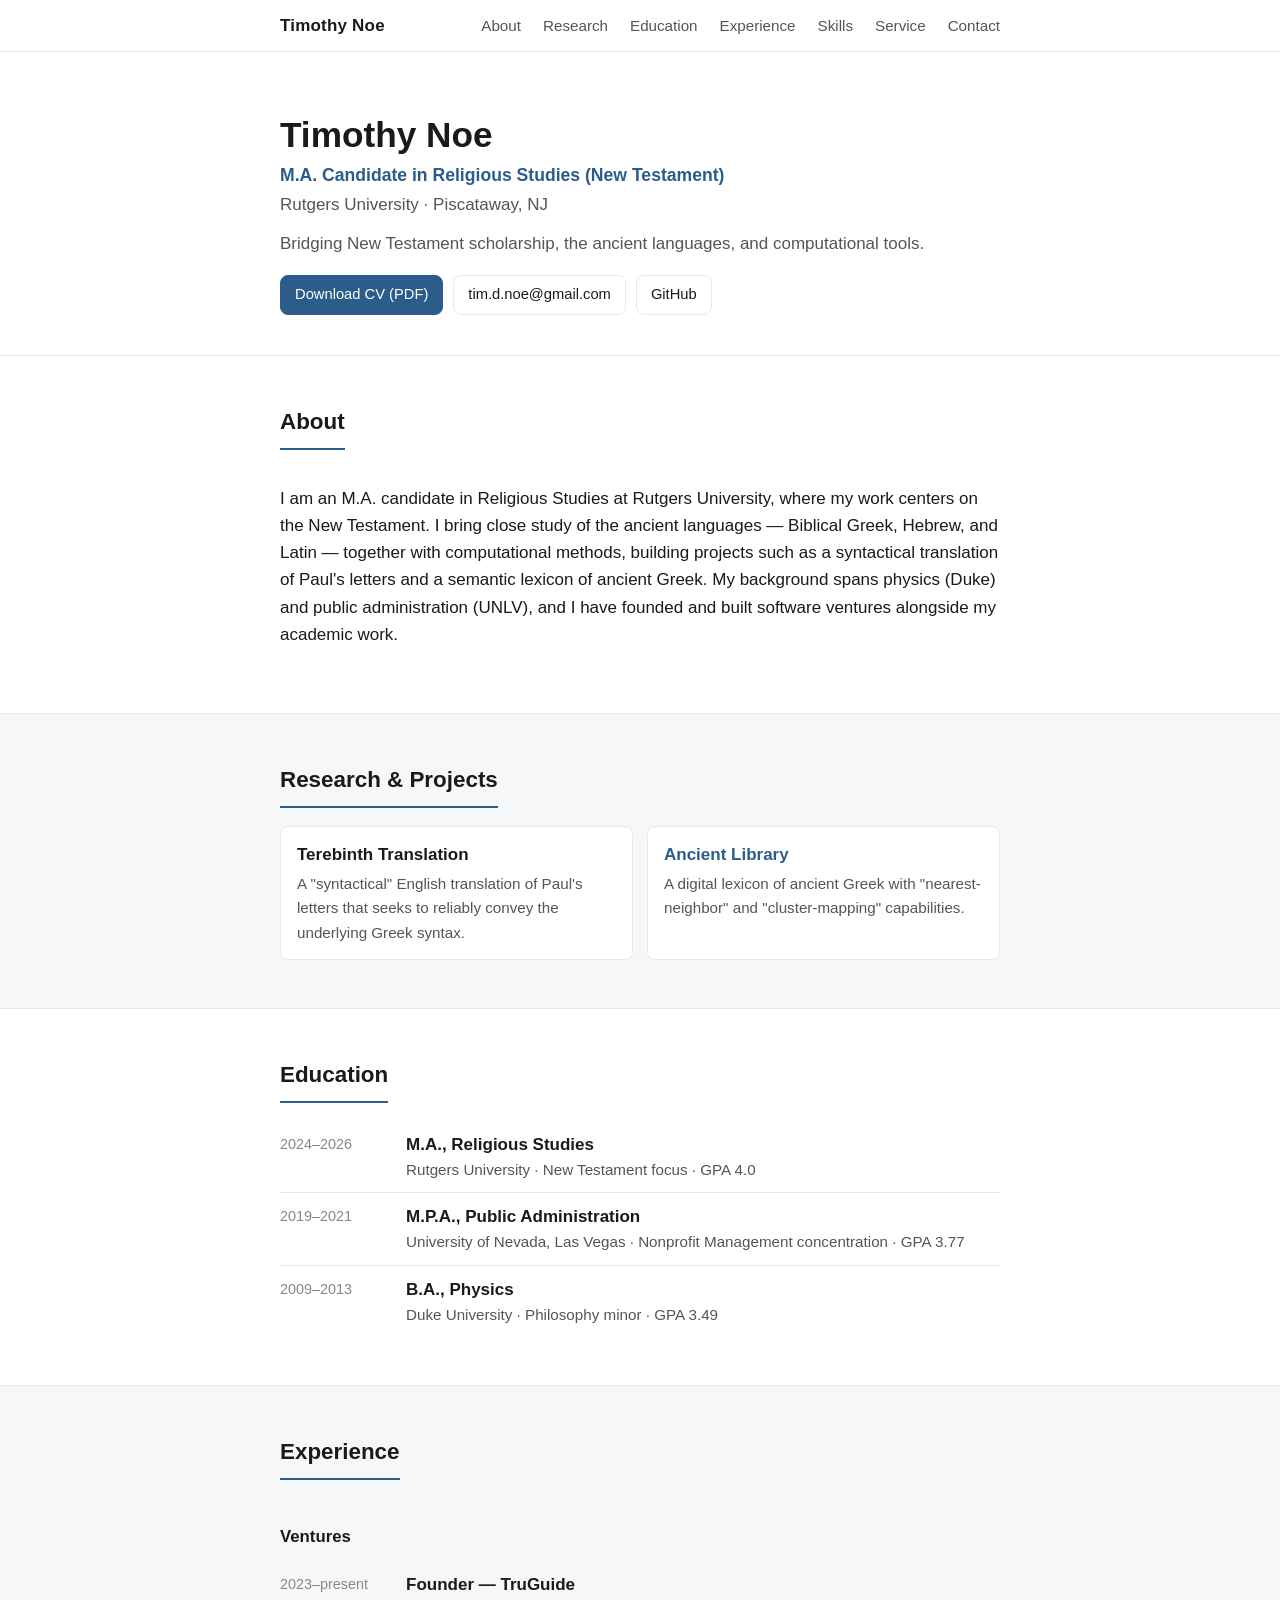
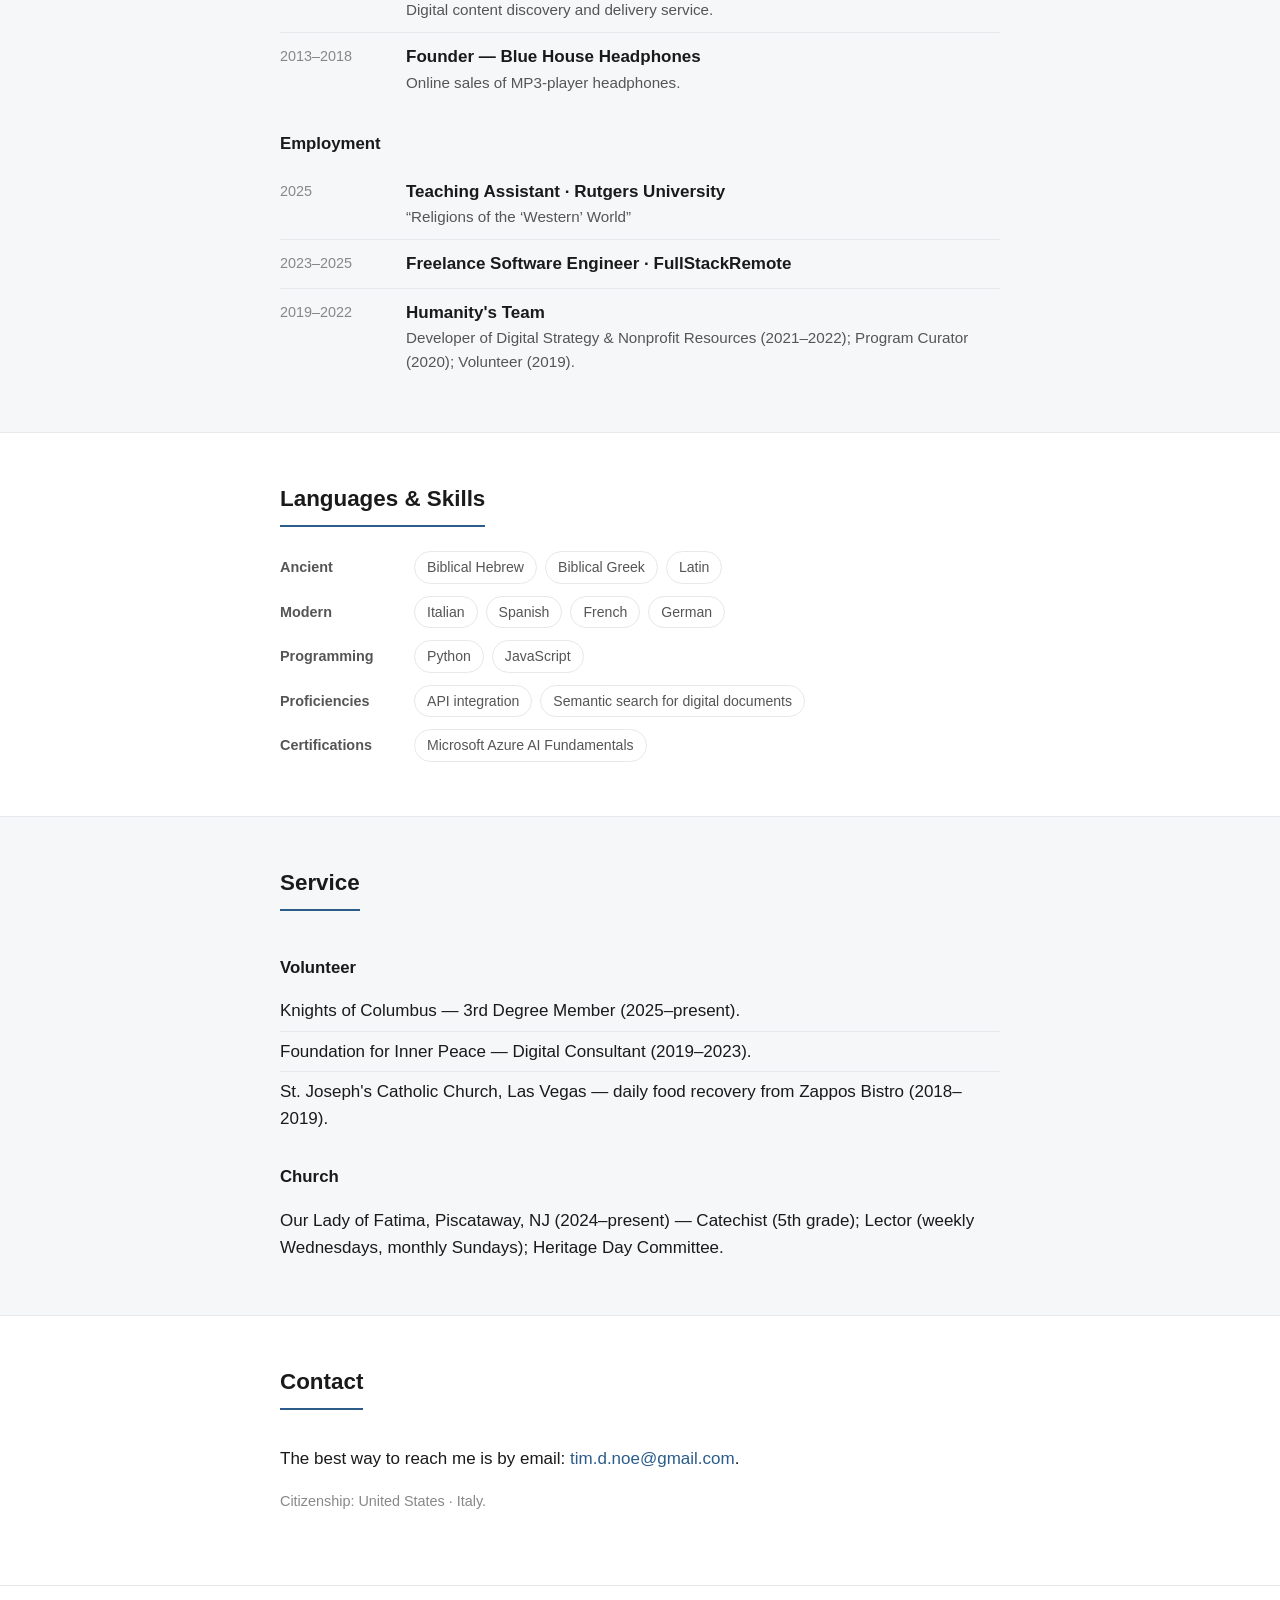
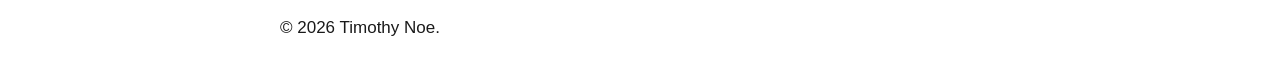
==== index.html @ 219bad4e "Support links in project cards; link Ancient Library Adds optional url (links the project title) and" ====
<!DOCTYPE html>
<html lang="en">
<head>
  <meta charset="utf-8">
  <meta name="viewport" content="width=device-width, initial-scale=1">
  <title>Timothy Noe</title>
  <meta name="description" content="Academic homepage and curriculum vitae of Timothy Noe.">
  <meta property="og:title" content="Timothy Noe">
  <meta property="og:description" content="Academic homepage and curriculum vitae of Timothy Noe.">
  <meta property="og:type" content="website">
  <link rel="stylesheet" href="styles.css" media="screen">
  <link rel="stylesheet" href="print.css" media="print">
</head>
<body>
  <header class="site-header">
    <nav class="nav" aria-label="Primary">
      <a class="nav__brand" href="#top">Timothy&nbsp;Noe</a>
      <button class="nav__toggle" aria-expanded="false" aria-controls="nav-menu" aria-label="Toggle navigation">
        <span></span><span></span><span></span>
      </button>
      <ul class="nav__menu" id="nav-menu">
<li><a href="#about">About</a></li><li><a href="#research">Research</a></li><li><a href="#education">Education</a></li><li><a href="#experience">Experience</a></li><li><a href="#skills">Skills</a></li><li><a href="#service">Service</a></li>        <li><a href="#contact">Contact</a></li>
      </ul>
    </nav>
  </header>

  <main id="top">
    <!-- ============================== HERO ============================== -->
    <section class="hero">
      <div class="container hero__inner">
        <div class="hero__text">
          <h1 class="hero__name">Timothy Noe</h1>
<p class="hero__role">M.A. Candidate in Religious Studies (New Testament)</p><p class="hero__affil">Rutgers University &middot; Piscataway, NJ</p><p class="hero__tagline">Bridging New Testament scholarship, the ancient languages, and computational tools.
</p>          <div class="hero__links">
            <a class="btn btn--primary screen-only" href="assets/CV.pdf">Download CV (PDF)</a>
<a class="btn contact-link" href="mailto:tim.d.noe@gmail.com">tim.d.noe@gmail.com</a><span class="btn contact-link print-only">848-239-0076</span><a class="btn contact-link" href="https://github.com/timdnoe">GitHub</a>          </div>
        </div>
      </div>
    </section>

    <!-- ============================== ABOUT ============================== -->
    <section id="about" class="section">
      <div class="container">
        <h2 class="section__title">About</h2>
        <p>I am an M.A. candidate in Religious Studies at Rutgers University, where my work centers on the New Testament. I bring close study of the ancient languages — Biblical Greek, Hebrew, and Latin — together with computational methods, building projects such as a syntactical translation of Paul's letters and a semantic lexicon of ancient Greek. My background spans physics (Duke) and public administration (UNLV), and I have founded and built software ventures alongside my academic work.
</p>
      </div>
    </section>

    <!-- ====================== RESEARCH & PROJECTS ======================= -->
    <section id="research" class="section section--alt">
      <div class="container">
        <h2 class="section__title">Research &amp; Projects</h2>
        <ul class="cards">
          <li class="card">
            <p class="card__title">Terebinth Translation</p>
<p class="card__desc">A "syntactical" English translation of Paul's letters that seeks to reliably convey the underlying Greek syntax.
</p>          </li>
          <li class="card">
            <p class="card__title"><a href="https://ancientlibrary.org" target="_blank" rel="noopener">Ancient Library</a></p>
<p class="card__desc">A digital lexicon of ancient Greek with "nearest-neighbor" and "cluster-mapping" capabilities.
</p>          </li>
        </ul>
      </div>
    </section>

    <!-- ============================ EDUCATION =========================== -->
    <section id="education" class="section">
      <div class="container">
        <h2 class="section__title">Education</h2>
        <ul class="timeline">
          <li class="timeline__item">
            <span class="timeline__date">2024–2026</span>
            <div>
              <p class="timeline__head">M.A., Religious Studies</p>
              <p class="timeline__sub">Rutgers University &middot; New Testament focus · GPA 4.0</p>
            </div>
          </li>
          <li class="timeline__item">
            <span class="timeline__date">2019–2021</span>
            <div>
              <p class="timeline__head">M.P.A., Public Administration</p>
              <p class="timeline__sub">University of Nevada, Las Vegas &middot; Nonprofit Management concentration · GPA 3.77</p>
            </div>
          </li>
          <li class="timeline__item">
            <span class="timeline__date">2009–2013</span>
            <div>
              <p class="timeline__head">B.A., Physics</p>
              <p class="timeline__sub">Duke University &middot; Philosophy minor · GPA 3.49</p>
            </div>
          </li>
        </ul>
      </div>
    </section>

    <!-- =========================== EXPERIENCE =========================== -->
    <section id="experience" class="section section--alt">
      <div class="container">
        <h2 class="section__title">Experience</h2>

        <h3 class="subhead">Ventures</h3>
        <ul class="timeline">
          <li class="timeline__item">
            <span class="timeline__date">2023–present</span>
            <div>
              <p class="timeline__head">Founder — TruGuide</p>
<p class="timeline__sub">Digital content discovery and delivery service.</p>            </div>
          </li>
          <li class="timeline__item">
            <span class="timeline__date">2013–2018</span>
            <div>
              <p class="timeline__head">Founder — Blue House Headphones</p>
<p class="timeline__sub">Online sales of MP3-player headphones.</p>            </div>
          </li>
        </ul>

        <h3 class="subhead">Employment</h3>
        <ul class="timeline">
          <li class="timeline__item">
            <span class="timeline__date">2025</span>
            <div>
              <p class="timeline__head">Teaching Assistant &middot; Rutgers University</p>
<p class="timeline__sub">“Religions of the ‘Western’ World”</p>            </div>
          </li>
          <li class="timeline__item">
            <span class="timeline__date">2023–2025</span>
            <div>
              <p class="timeline__head">Freelance Software Engineer &middot; FullStackRemote</p>
            </div>
          </li>
          <li class="timeline__item">
            <span class="timeline__date">2019–2022</span>
            <div>
              <p class="timeline__head">Humanity's Team</p>
<p class="timeline__sub">Developer of Digital Strategy & Nonprofit Resources (2021–2022); Program Curator (2020); Volunteer (2019).</p>            </div>
          </li>
        </ul>
      </div>
    </section>

    <!-- ====================== LANGUAGES & SKILLS ======================== -->
    <section id="skills" class="section">
      <div class="container">
        <h2 class="section__title">Languages &amp; Skills</h2>

        <div class="skillrow">
          <span class="skillrow__label">Ancient</span>
          <ul class="tags"><li class="tag">Biblical Hebrew</li><li class="tag">Biblical Greek</li><li class="tag">Latin</li></ul>
        </div>
        <div class="skillrow">
          <span class="skillrow__label">Modern</span>
          <ul class="tags"><li class="tag">Italian</li><li class="tag">Spanish</li><li class="tag">French</li><li class="tag">German</li></ul>
        </div>

        <div class="skillrow">
          <span class="skillrow__label">Programming</span>
          <ul class="tags"><li class="tag">Python</li><li class="tag">JavaScript</li></ul>
        </div>
        <div class="skillrow">
          <span class="skillrow__label">Proficiencies</span>
          <ul class="tags"><li class="tag">API integration</li><li class="tag">Semantic search for digital documents</li></ul>
        </div>
        <div class="skillrow">
          <span class="skillrow__label">Certifications</span>
          <ul class="tags"><li class="tag">Microsoft Azure AI Fundamentals</li></ul>
        </div>
      </div>
    </section>

    <!-- ============================= SERVICE ============================ -->
    <section id="service" class="section section--alt">
      <div class="container">
        <h2 class="section__title">Service</h2>
        <h3 class="subhead">Volunteer</h3>
        <ul class="plain"><li>Knights of Columbus — 3rd Degree Member (2025–present).</li><li>Foundation for Inner Peace — Digital Consultant (2019–2023).</li><li>St. Joseph&#x27;s Catholic Church, Las Vegas — daily food recovery from Zappos Bistro (2018–2019).</li></ul>
        <h3 class="subhead">Church</h3>
        <ul class="plain"><li>Our Lady of Fatima, Piscataway, NJ (2024–present) — Catechist (5th grade); Lector (weekly Wednesdays, monthly Sundays); Heritage Day Committee.</li></ul>
      </div>
    </section>

    <!-- ============================ CONTACT ============================= -->
    <section id="contact" class="section">
      <div class="container">
        <h2 class="section__title">Contact</h2>
        <p>The best way to reach me is by email:
          <a href="mailto:tim.d.noe@gmail.com">tim.d.noe@gmail.com</a>.</p>
<p class="muted">Citizenship: United States · Italy.</p>      </div>
    </section>
  </main>

  <footer class="site-footer">
    <div class="container site-footer__inner">
      <p>&copy; <span id="year">2026</span> Timothy Noe.</p>
    </div>
  </footer>

  <script>
    document.getElementById('year').textContent = new Date().getFullYear();
    (function () {
      var toggle = document.querySelector('.nav__toggle');
      var menu = document.getElementById('nav-menu');
      if (!toggle) return;
      toggle.addEventListener('click', function () {
        var open = menu.classList.toggle('is-open');
        toggle.setAttribute('aria-expanded', String(open));
      });
      menu.addEventListener('click', function (e) {
        if (e.target.tagName === 'A') {
          menu.classList.remove('is-open');
          toggle.setAttribute('aria-expanded', 'false');
        }
      });
    })();
  </script>
</body>
</html>
---- styles.css ----
/* ============================================================
   Timothy Noe — academic homepage
   Hand-built, dependency-free. Edit freely.
   ============================================================ */

:root {
  --ink: #1a1a1a;
  --ink-soft: #555;
  --muted: #888;
  --bg: #ffffff;
  --bg-alt: #f6f7f9;
  --line: #e6e8eb;
  --accent: #2b5c8a;
  --accent-dark: #1f4567;
  --maxw: 760px;
  --radius: 8px;
}

* { box-sizing: border-box; }

html { scroll-behavior: smooth; }

body {
  margin: 0;
  color: var(--ink);
  background: var(--bg);
  font-family: -apple-system, BlinkMacSystemFont, "Segoe UI", Roboto, Helvetica,
    Arial, sans-serif, "Apple Color Emoji", "Segoe UI Emoji";
  font-size: 17px;
  line-height: 1.6;
  -webkit-font-smoothing: antialiased;
}

a { color: var(--accent); text-decoration: none; }
a:hover { text-decoration: underline; }

.container {
  width: 100%;
  max-width: var(--maxw);
  margin: 0 auto;
  padding: 0 20px;
}

/* ----------------------------- Nav ----------------------------- */
.site-header {
  position: sticky;
  top: 0;
  z-index: 50;
  background: rgba(255, 255, 255, 0.92);
  backdrop-filter: saturate(180%) blur(8px);
  border-bottom: 1px solid var(--line);
}
.nav {
  max-width: var(--maxw);
  margin: 0 auto;
  padding: 12px 20px;
  display: flex;
  align-items: center;
  justify-content: space-between;
}
.nav__brand {
  font-weight: 700;
  color: var(--ink);
  letter-spacing: 0.2px;
}
.nav__brand:hover { text-decoration: none; }
.nav__menu {
  list-style: none;
  display: flex;
  gap: 22px;
  margin: 0;
  padding: 0;
}
.nav__menu a { color: var(--ink-soft); font-size: 0.95rem; }
.nav__menu a:hover { color: var(--accent); text-decoration: none; }

.nav__toggle {
  display: none;
  flex-direction: column;
  gap: 5px;
  background: none;
  border: 0;
  cursor: pointer;
  padding: 6px;
}
.nav__toggle span {
  display: block;
  width: 22px;
  height: 2px;
  background: var(--ink);
}

/* ----------------------------- Hero ---------------------------- */
.hero {
  padding: 64px 0 40px;
  border-bottom: 1px solid var(--line);
}
.hero__inner {
  display: flex;
  gap: 28px;
  align-items: center;
}
.hero__photo {
  width: 120px;
  height: 120px;
  border-radius: 50%;
  object-fit: cover;
  flex: 0 0 auto;
}
.hero__name {
  font-size: 2.2rem;
  line-height: 1.1;
  margin: 0 0 6px;
}
.hero__role {
  font-size: 1.1rem;
  font-weight: 600;
  color: var(--accent);
  margin: 0 0 2px;
}
.hero__affil { color: var(--ink-soft); margin: 0 0 12px; }
.hero__tagline { margin: 0 0 18px; color: var(--ink-soft); }
.hero__links { display: flex; flex-wrap: wrap; gap: 10px; }

/* ---------------------------- Buttons -------------------------- */
.btn {
  display: inline-block;
  padding: 7px 14px;
  border: 1px solid var(--line);
  border-radius: var(--radius);
  color: var(--ink);
  font-size: 0.92rem;
  background: #fff;
}
.btn:hover { border-color: var(--accent); color: var(--accent); text-decoration: none; }
.btn--primary {
  background: var(--accent);
  border-color: var(--accent);
  color: #fff;
}
.btn--primary:hover { background: var(--accent-dark); border-color: var(--accent-dark); color: #fff; }

/* --------------------------- Sections -------------------------- */
.section { padding: 48px 0; }
.section--alt { background: var(--bg-alt); border-top: 1px solid var(--line); border-bottom: 1px solid var(--line); }
.section__title {
  font-size: 1.4rem;
  margin: 0 0 18px;
  padding-bottom: 8px;
  border-bottom: 2px solid var(--accent);
  display: inline-block;
}
.subhead {
  font-size: 1.05rem;
  margin: 26px 0 10px;
  color: var(--ink);
}
.muted { color: var(--muted); font-size: 0.9rem; }
.prose p { margin: 0.6em 0; }

/* ----------------------------- Tags ---------------------------- */
.tags { list-style: none; display: flex; flex-wrap: wrap; gap: 8px; padding: 0; margin: 0 0 18px; }
.tag {
  background: #fff;
  border: 1px solid var(--line);
  border-radius: 999px;
  padding: 4px 12px;
  font-size: 0.88rem;
  color: var(--ink-soft);
}

/* --------------------------- Cards ----------------------------- */
.print-only { display: none; }
.cards { list-style: none; padding: 0; margin: 0; display: grid; gap: 14px; }
@media (min-width: 560px) { .cards { grid-template-columns: 1fr 1fr; } }
.card {
  background: #fff;
  border: 1px solid var(--line);
  border-radius: var(--radius);
  padding: 14px 16px;
}
.card__title { font-weight: 600; margin: 0 0 4px; }
.card__desc { margin: 0; color: var(--ink-soft); font-size: 0.95rem; }
.card__links { margin: 6px 0 0; font-size: 0.88rem; }

/* ------------------------- Skill rows -------------------------- */
.skillrow { display: flex; gap: 14px; align-items: baseline; padding: 6px 0; }
.skillrow__label {
  flex: 0 0 120px;
  font-weight: 600;
  font-size: 0.9rem;
  color: var(--ink-soft);
}
.skillrow .tags { margin: 0; }

/* ------------------------- Publications ------------------------ */
.pub-list { padding-left: 1.2em; margin: 0; }
.pub { margin: 0 0 18px; }
.pub__title { font-weight: 600; margin: 0 0 2px; }
.pub__meta { margin: 0 0 2px; color: var(--ink-soft); font-size: 0.95rem; }
.pub__links { margin: 0; font-size: 0.88rem; }

/* -------------------------- Timeline --------------------------- */
.timeline, .plain { list-style: none; padding: 0; margin: 0; }
.timeline__item {
  display: flex;
  gap: 16px;
  padding: 10px 0;
  border-bottom: 1px solid var(--line);
}
.timeline__item:last-child { border-bottom: 0; }
.timeline__date {
  flex: 0 0 110px;
  color: var(--muted);
  font-size: 0.9rem;
  padding-top: 2px;
}
.timeline__head { font-weight: 600; margin: 0; }
.timeline__sub { color: var(--ink-soft); margin: 0; font-size: 0.95rem; }
.plain li { padding: 6px 0; border-bottom: 1px solid var(--line); }
.plain li:last-child { border-bottom: 0; }

/* ---------------------------- Footer --------------------------- */
.site-footer {
  border-top: 1px solid var(--line);
  padding: 28px 0;
  margin-top: 10px;
}
.site-footer__inner {
  display: flex;
  flex-wrap: wrap;
  justify-content: space-between;
  gap: 8px;
}
.site-footer p { margin: 0; }

/* -------------------------- Responsive ------------------------- */
@media (max-width: 620px) {
  .nav__toggle { display: flex; }
  .nav__menu {
    position: absolute;
    top: 100%;
    left: 0;
    right: 0;
    flex-direction: column;
    gap: 0;
    background: #fff;
    border-bottom: 1px solid var(--line);
    padding: 8px 20px 14px;
    display: none;
  }
  .nav__menu.is-open { display: flex; }
  .nav__menu li { padding: 8px 0; }
  .hero__inner { flex-direction: column; text-align: center; align-items: center; }
  .hero__links { justify-content: center; }
  .timeline__item { flex-direction: column; gap: 2px; }
  .timeline__date { flex-basis: auto; }
  .skillrow { flex-direction: column; gap: 4px; }
  .skillrow__label { flex-basis: auto; }
}
---- print.css ----
/* ============================================================
   print.css — governs the PDF (assets/CV.pdf) and browser printing.
   Self-contained: styles.css is screen-only, so the PDF is styled
   entirely from here. Edit cv.yml for content; tweak here for look.
   ============================================================ */

@page {
  size: Letter;            /* change to A4 if you prefer */
  margin: 0.7in 0.8in;
  @bottom-right {
    content: counter(page) " / " counter(pages);
    font-family: Georgia, "Times New Roman", serif;
    font-size: 8pt;
    color: #888;
  }
}

* { box-sizing: border-box; }

body {
  margin: 0;
  color: #111;
  background: #fff;
  font-family: Georgia, "Times New Roman", serif;
  font-size: 10.5pt;
  line-height: 1.4;
}

a { color: #1a3a5a; text-decoration: none; }

/* ---- hide the website chrome that has no place in a PDF ---- */
.site-header,
.nav__toggle,
.screen-only,
.hero__photo { display: none !important; }

.container { width: 100%; max-width: none; padding: 0; margin: 0; }

/* ----------------------------- header ----------------------------- */
.hero { padding: 0 0 6pt; border-bottom: 1.5pt solid #333; margin-bottom: 10pt; }
.hero__inner { display: block; }
.hero__name { font-size: 22pt; margin: 0 0 2pt; letter-spacing: 0.2pt; }
.hero__role { font-size: 11.5pt; font-weight: bold; margin: 0 0 1pt; color: #222; }
.hero__affil { margin: 0 0 3pt; color: #333; }
.hero__tagline { margin: 0 0 5pt; color: #444; font-style: italic; }

/* contact line: render the link "buttons" as plain inline text */
.hero__links { display: block; font-size: 9.5pt; color: #333; }
.hero__links .btn {
  display: inline;
  border: 0;
  padding: 0;
  background: none;
  color: #1a3a5a;
  white-space: nowrap;
}
.hero__links .contact-link + .contact-link::before { content: "  ·  "; color: #999; }

/* ---------------------------- sections ---------------------------- */
.section { padding: 0; margin: 0 0 11pt; }
.section--alt { background: none; border: 0; }
.section__title {
  font-size: 12pt;
  font-variant: small-caps;
  letter-spacing: 0.5pt;
  font-weight: bold;
  margin: 0 0 5pt;
  padding: 0 0 2pt;
  border-bottom: 0.75pt solid #bbb;
  page-break-after: avoid;
}
.subhead {
  font-size: 10.5pt;
  font-weight: bold;
  margin: 7pt 0 3pt;
  page-break-after: avoid;
}
p { margin: 0 0 4pt; }
.muted { color: #666; }

/* tags become a comma-free inline run */
.tags { list-style: none; padding: 0; margin: 0; display: inline; }
.tags .tag {
  display: inline;
  border: 0;
  padding: 0;
  background: none;
  font-size: 10.5pt;
}
.tags .tag + .tag::before { content: " · "; color: #999; }

/* project cards become a tight list in print */
.cards { list-style: none; padding: 0; margin: 0; }
.card { border: 0; padding: 0; margin: 0 0 5pt; page-break-inside: avoid; }
.card__title { font-weight: bold; margin: 0; }
.card__desc { margin: 0; color: #333; }
.card__links { margin: 0; font-size: 8.5pt; }

/* language / skill rows: inline label + values */
.skillrow { display: block; padding: 1pt 0; page-break-inside: avoid; }
.skillrow__label { font-weight: bold; }
.skillrow__label::after { content: ": "; }

/* publications */
.pub-list { padding-left: 16pt; margin: 0; }
.pub { margin: 0 0 6pt; page-break-inside: avoid; }
.pub__title { font-weight: bold; margin: 0; }
.pub__meta { margin: 0; color: #333; }
.pub__links { margin: 0; font-size: 8.5pt; }

/* timelines (education / appointments) */
.timeline, .plain { list-style: none; padding: 0; margin: 0; }
.timeline__item { display: flex; gap: 12pt; padding: 2pt 0; page-break-inside: avoid; }
.timeline__date { flex: 0 0 88pt; color: #555; font-size: 9.5pt; }
.timeline__head { font-weight: bold; margin: 0; }
.timeline__sub { color: #333; margin: 0; }
.plain li { padding: 1.5pt 0; page-break-inside: avoid; }

/* footer: keep only the copyright line, drop nav/testament link */
.site-footer { border-top: 0.5pt solid #ccc; margin-top: 10pt; padding-top: 4pt; }
.site-footer__inner { display: block; }
.site-footer p { font-size: 8.5pt; color: #777; margin: 0; }
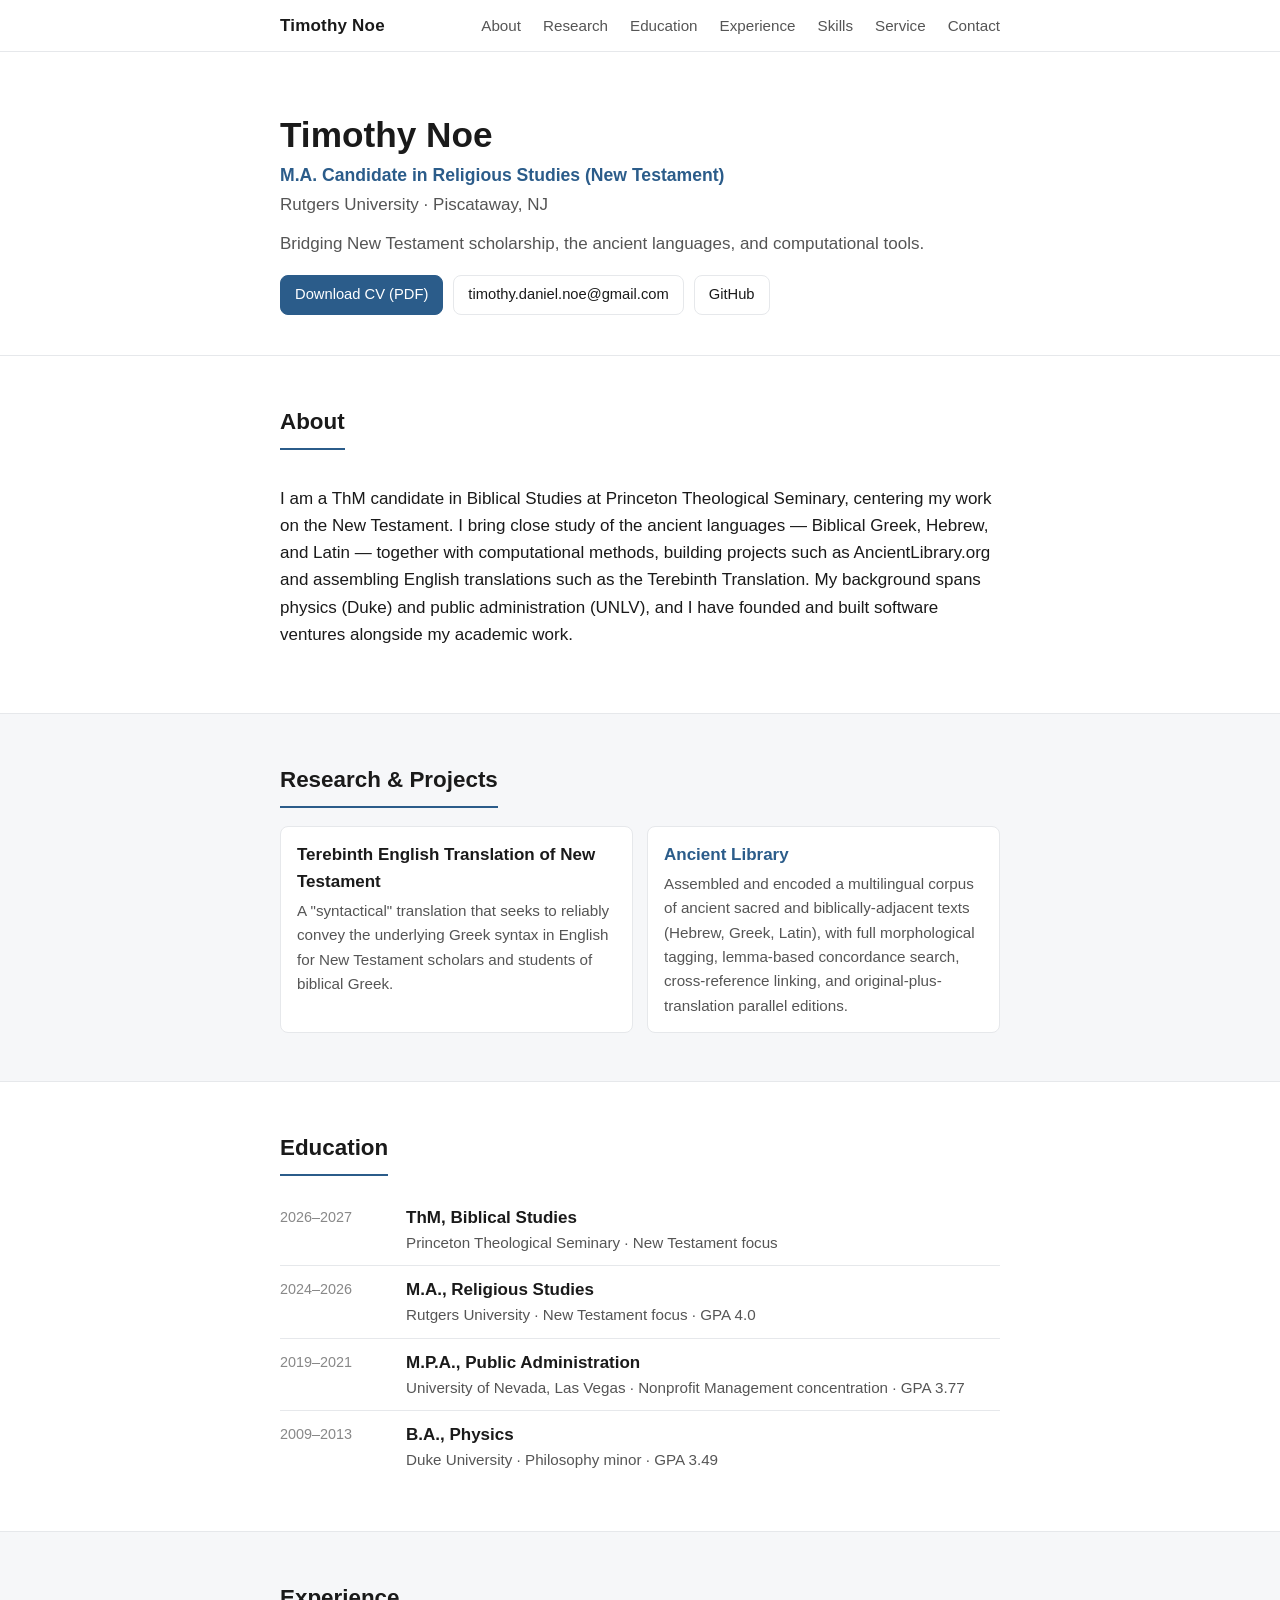
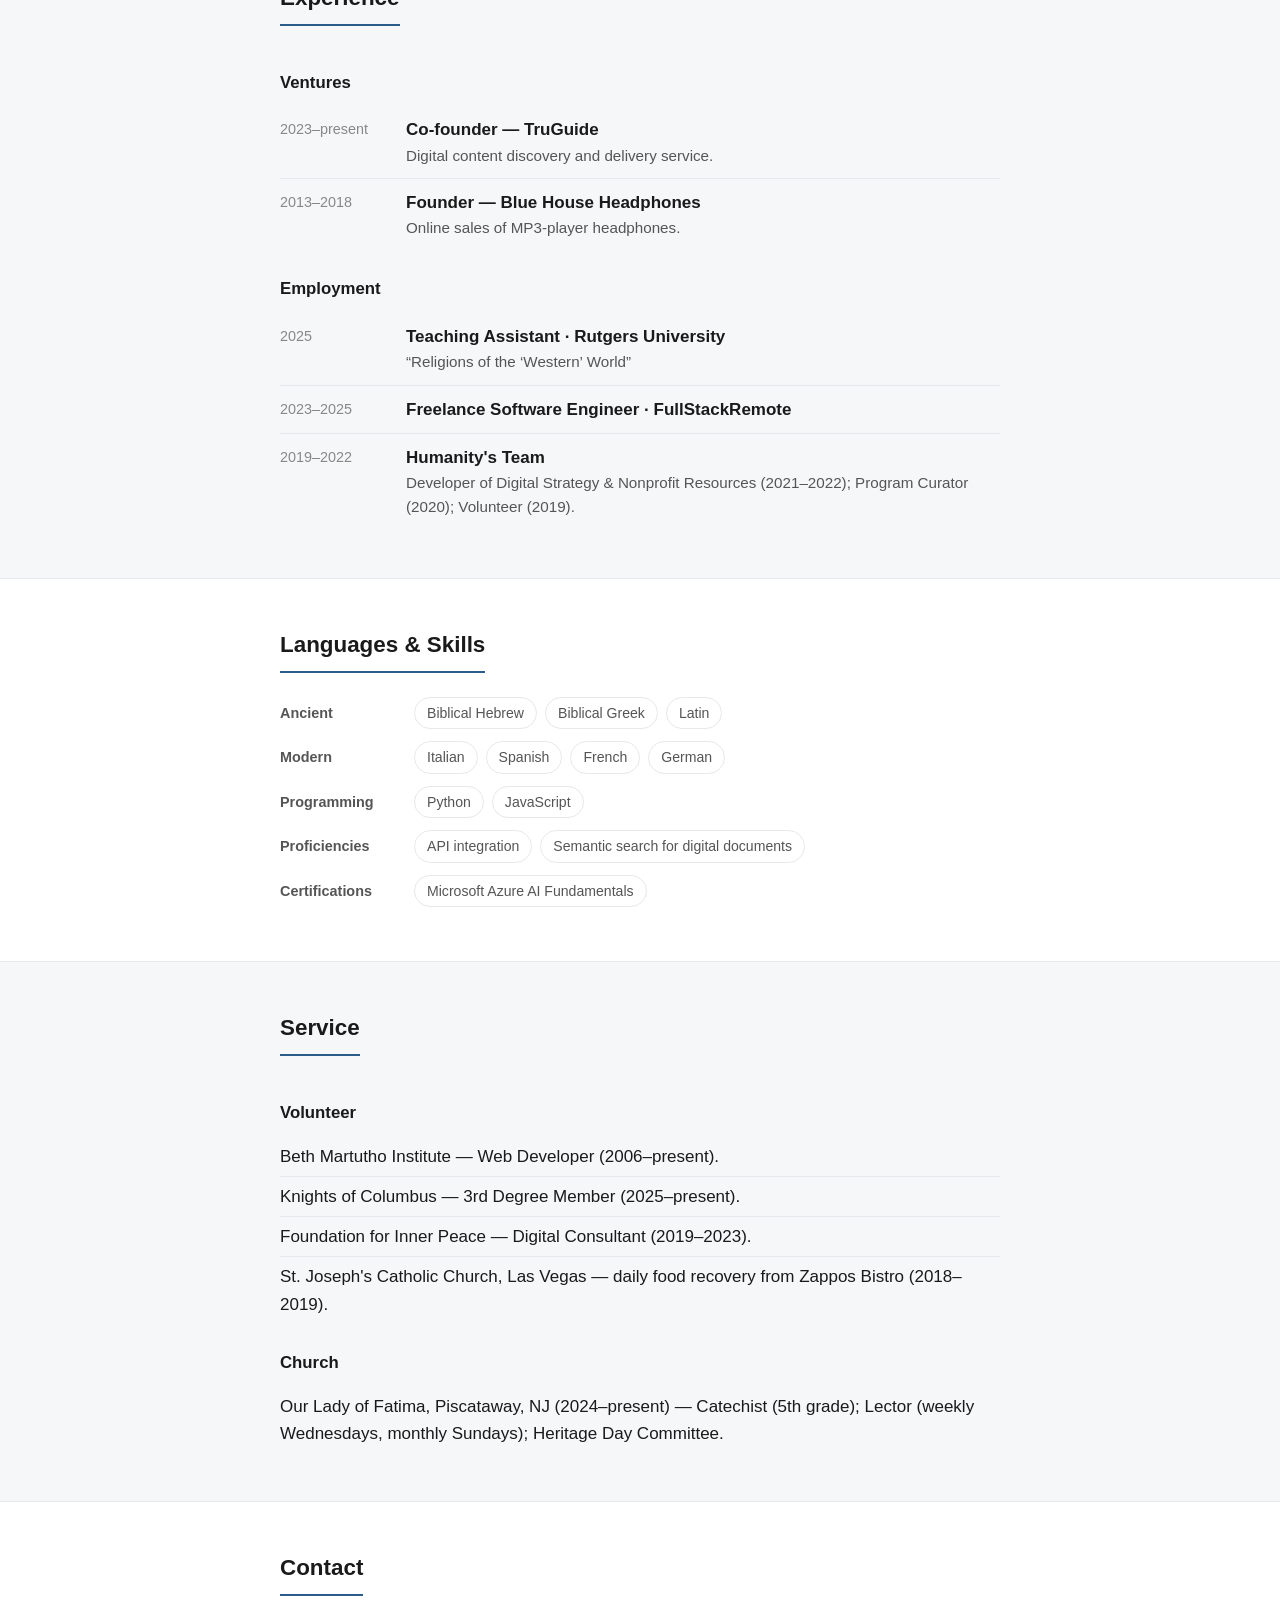
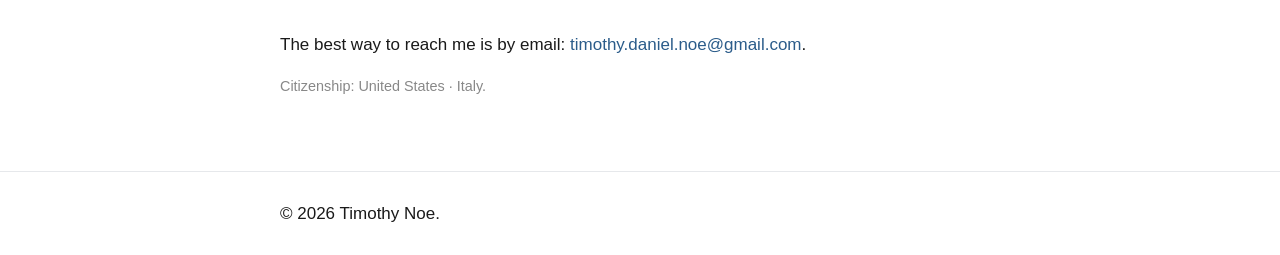
==== commit 9e0ad854: "Merge content edits with project-link feature Incorporates updated email, Princeton ThM summary/educ" ====
--- a/index.html
+++ b/index.html
@@ -33,7 +33,7 @@
 <p class="hero__role">M.A. Candidate in Religious Studies (New Testament)</p><p class="hero__affil">Rutgers University &middot; Piscataway, NJ</p><p class="hero__tagline">Bridging New Testament scholarship, the ancient languages, and computational tools.
 </p>          <div class="hero__links">
             <a class="btn btn--primary screen-only" href="assets/CV.pdf">Download CV (PDF)</a>
-<a class="btn contact-link" href="mailto:tim.d.noe@gmail.com">tim.d.noe@gmail.com</a><span class="btn contact-link print-only">848-239-0076</span><a class="btn contact-link" href="https://github.com/timdnoe">GitHub</a>          </div>
+<a class="btn contact-link" href="mailto:timothy.daniel.noe@gmail.com">timothy.daniel.noe@gmail.com</a><span class="btn contact-link print-only">848-239-0076</span><a class="btn contact-link" href="https://github.com/timdnoe">GitHub</a>          </div>
         </div>
       </div>
     </section>
@@ -42,7 +42,7 @@
     <section id="about" class="section">
       <div class="container">
         <h2 class="section__title">About</h2>
-        <p>I am an M.A. candidate in Religious Studies at Rutgers University, where my work centers on the New Testament. I bring close study of the ancient languages — Biblical Greek, Hebrew, and Latin — together with computational methods, building projects such as a syntactical translation of Paul's letters and a semantic lexicon of ancient Greek. My background spans physics (Duke) and public administration (UNLV), and I have founded and built software ventures alongside my academic work.
+        <p>I am a ThM candidate in Biblical Studies at Princeton Theological Seminary, centering my work on the New Testament. I bring close study of the ancient languages — Biblical Greek, Hebrew, and Latin — together with computational methods, building projects such as AncientLibrary.org and assembling English translations such as the Terebinth Translation. My background spans physics (Duke) and public administration (UNLV), and I have founded and built software ventures alongside my academic work.
 </p>
       </div>
     </section>
@@ -53,12 +53,12 @@
         <h2 class="section__title">Research &amp; Projects</h2>
         <ul class="cards">
           <li class="card">
-            <p class="card__title">Terebinth Translation</p>
-<p class="card__desc">A "syntactical" English translation of Paul's letters that seeks to reliably convey the underlying Greek syntax.
+            <p class="card__title">Terebinth English Translation of New Testament</p>
+<p class="card__desc">A "syntactical" translation that seeks to reliably convey the underlying Greek syntax in English for New Testament scholars and students of biblical Greek.
 </p>          </li>
           <li class="card">
             <p class="card__title"><a href="https://ancientlibrary.org" target="_blank" rel="noopener">Ancient Library</a></p>
-<p class="card__desc">A digital lexicon of ancient Greek with "nearest-neighbor" and "cluster-mapping" capabilities.
+<p class="card__desc">Assembled and encoded a multilingual corpus of ancient sacred and biblically-adjacent texts (Hebrew, Greek, Latin), with full morphological tagging, lemma-based concordance search, cross-reference linking, and original-plus-translation parallel editions.
 </p>          </li>
         </ul>
       </div>
@@ -70,6 +70,13 @@
         <h2 class="section__title">Education</h2>
         <ul class="timeline">
           <li class="timeline__item">
+            <span class="timeline__date">2026–2027</span>
+            <div>
+              <p class="timeline__head">ThM, Biblical Studies</p>
+              <p class="timeline__sub">Princeton Theological Seminary &middot; New Testament focus</p>
+            </div>
+          </li>
+          <li class="timeline__item">
             <span class="timeline__date">2024–2026</span>
             <div>
               <p class="timeline__head">M.A., Religious Studies</p>
@@ -104,7 +111,7 @@
           <li class="timeline__item">
             <span class="timeline__date">2023–present</span>
             <div>
-              <p class="timeline__head">Founder — TruGuide</p>
+              <p class="timeline__head">Co-founder — TruGuide</p>
 <p class="timeline__sub">Digital content discovery and delivery service.</p>            </div>
           </li>
           <li class="timeline__item">
@@ -173,7 +180,7 @@
       <div class="container">
         <h2 class="section__title">Service</h2>
         <h3 class="subhead">Volunteer</h3>
-        <ul class="plain"><li>Knights of Columbus — 3rd Degree Member (2025–present).</li><li>Foundation for Inner Peace — Digital Consultant (2019–2023).</li><li>St. Joseph&#x27;s Catholic Church, Las Vegas — daily food recovery from Zappos Bistro (2018–2019).</li></ul>
+        <ul class="plain"><li>Beth Martutho Institute — Web Developer (2006–present).</li><li>Knights of Columbus — 3rd Degree Member (2025–present).</li><li>Foundation for Inner Peace — Digital Consultant (2019–2023).</li><li>St. Joseph&#x27;s Catholic Church, Las Vegas — daily food recovery from Zappos Bistro (2018–2019).</li></ul>
         <h3 class="subhead">Church</h3>
         <ul class="plain"><li>Our Lady of Fatima, Piscataway, NJ (2024–present) — Catechist (5th grade); Lector (weekly Wednesdays, monthly Sundays); Heritage Day Committee.</li></ul>
       </div>
@@ -184,7 +191,7 @@
       <div class="container">
         <h2 class="section__title">Contact</h2>
         <p>The best way to reach me is by email:
-          <a href="mailto:tim.d.noe@gmail.com">tim.d.noe@gmail.com</a>.</p>
+          <a href="mailto:timothy.daniel.noe@gmail.com">timothy.daniel.noe@gmail.com</a>.</p>
 <p class="muted">Citizenship: United States · Italy.</p>      </div>
     </section>
   </main>
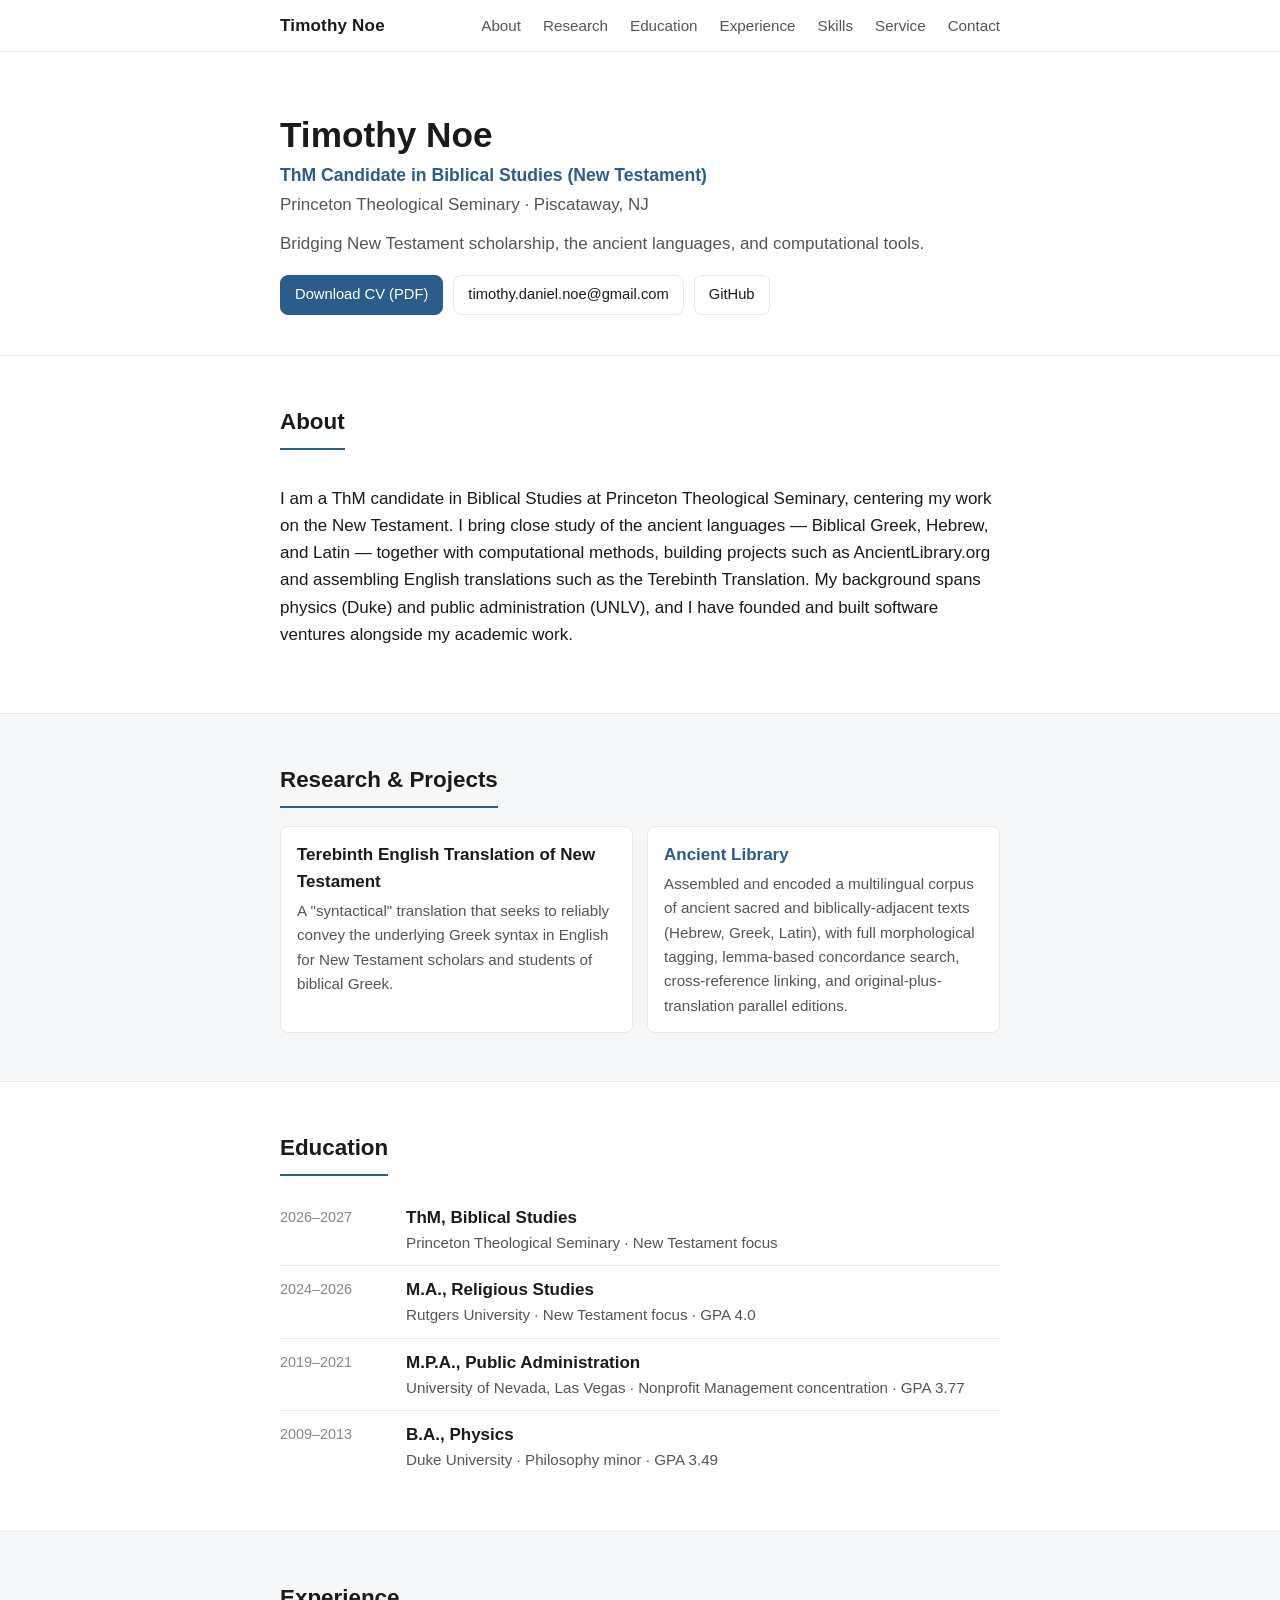
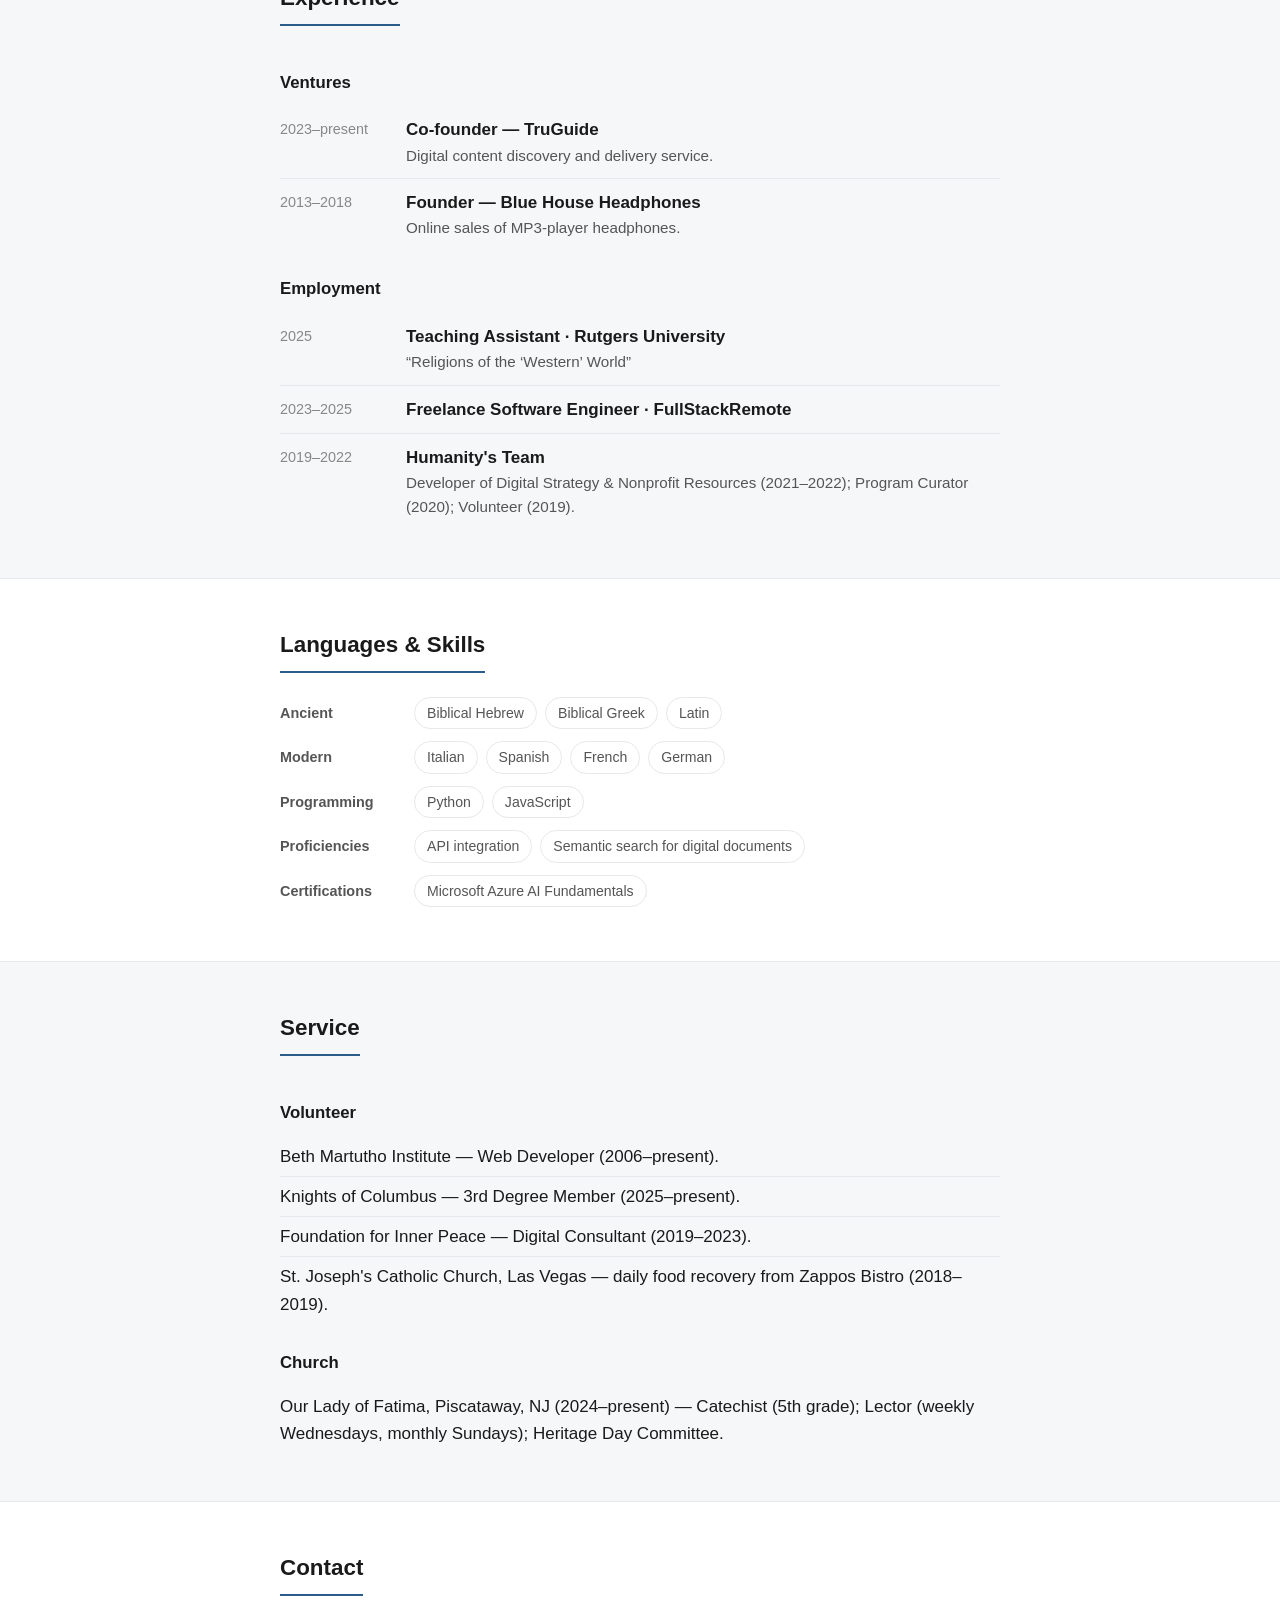
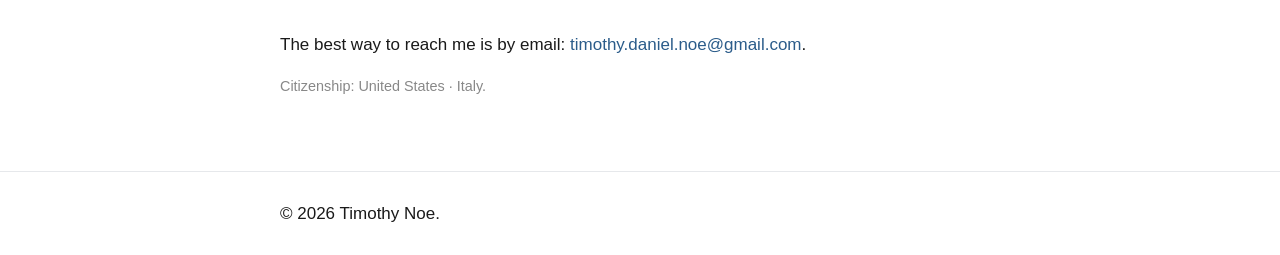
==== commit f466d419: "build: regenerate index.html and CV.pdf [skip ci]" ====
--- a/index.html
+++ b/index.html
@@ -30,7 +30,7 @@
       <div class="container hero__inner">
         <div class="hero__text">
           <h1 class="hero__name">Timothy Noe</h1>
-<p class="hero__role">M.A. Candidate in Religious Studies (New Testament)</p><p class="hero__affil">Rutgers University &middot; Piscataway, NJ</p><p class="hero__tagline">Bridging New Testament scholarship, the ancient languages, and computational tools.
+<p class="hero__role">ThM Candidate in Biblical Studies (New Testament)</p><p class="hero__affil">Princeton Theological Seminary &middot; Piscataway, NJ</p><p class="hero__tagline">Bridging New Testament scholarship, the ancient languages, and computational tools.
 </p>          <div class="hero__links">
             <a class="btn btn--primary screen-only" href="assets/CV.pdf">Download CV (PDF)</a>
 <a class="btn contact-link" href="mailto:timothy.daniel.noe@gmail.com">timothy.daniel.noe@gmail.com</a><span class="btn contact-link print-only">848-239-0076</span><a class="btn contact-link" href="https://github.com/timdnoe">GitHub</a>          </div>
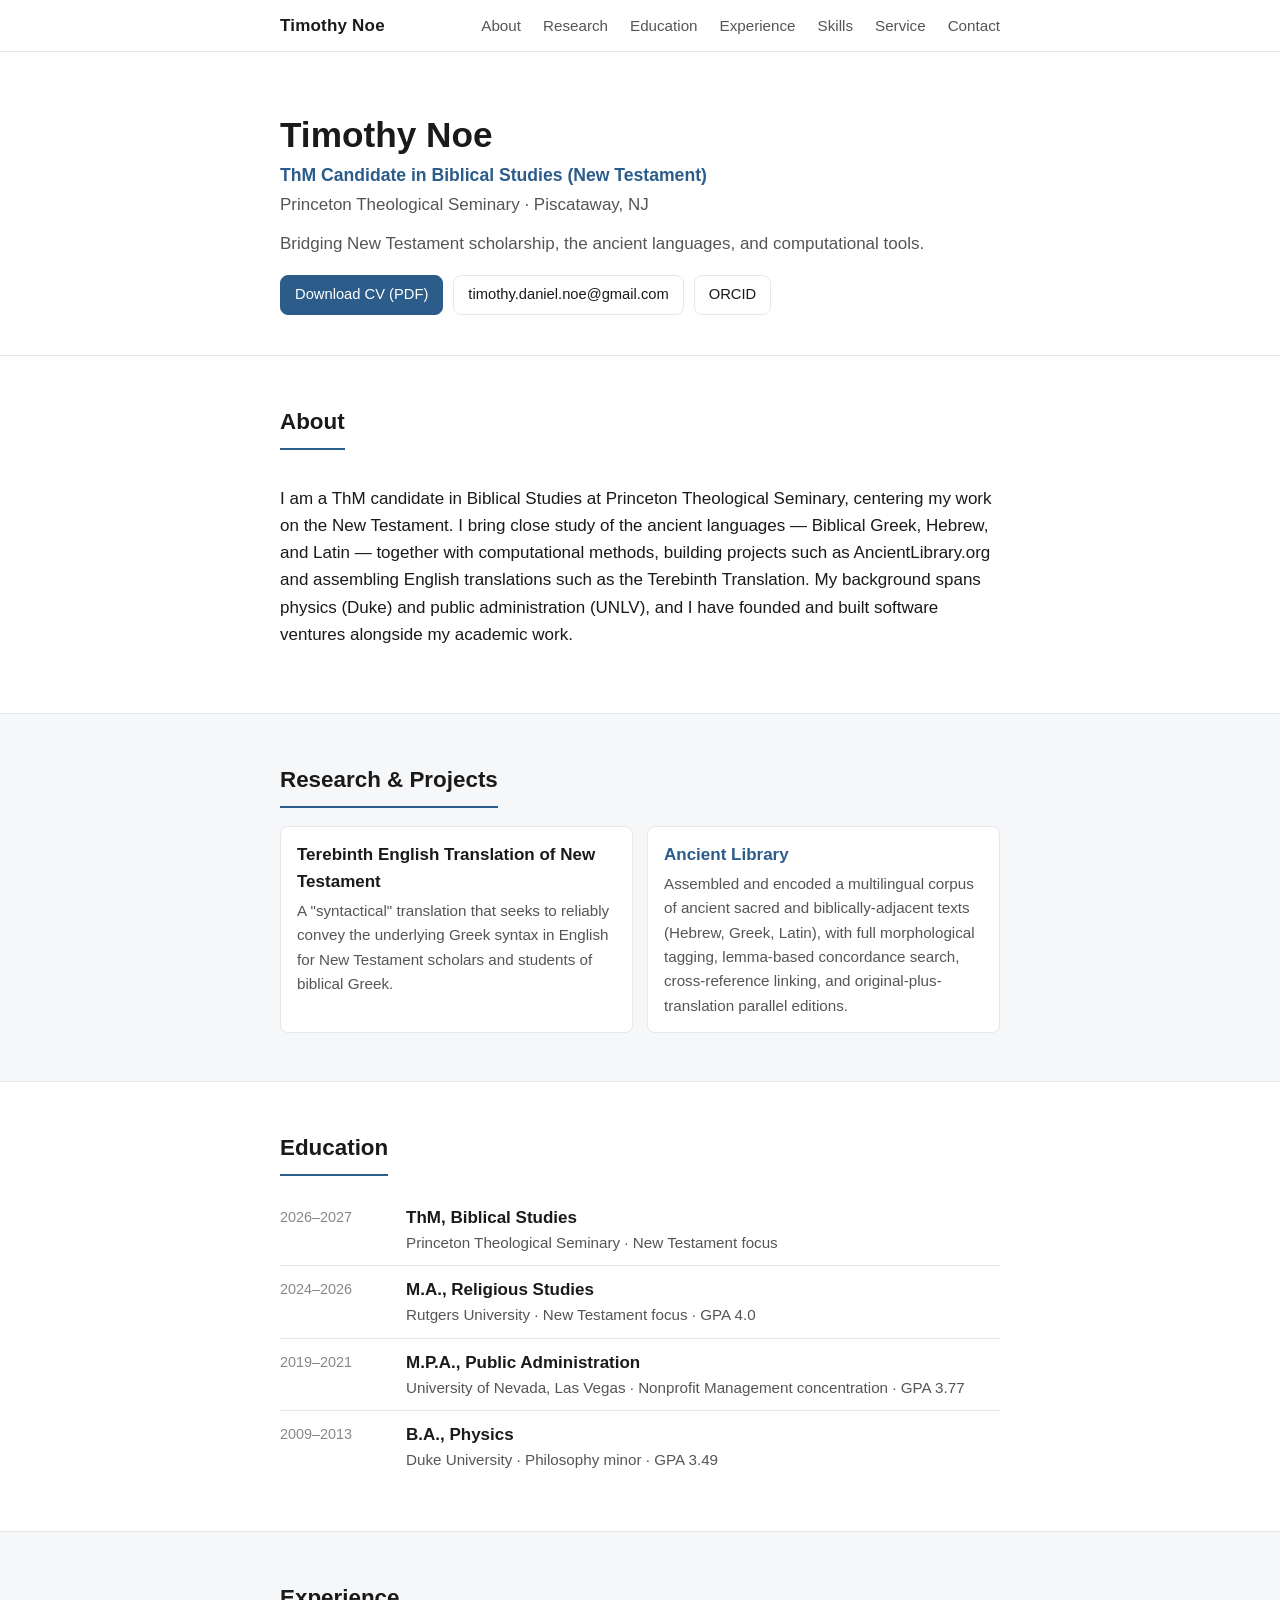
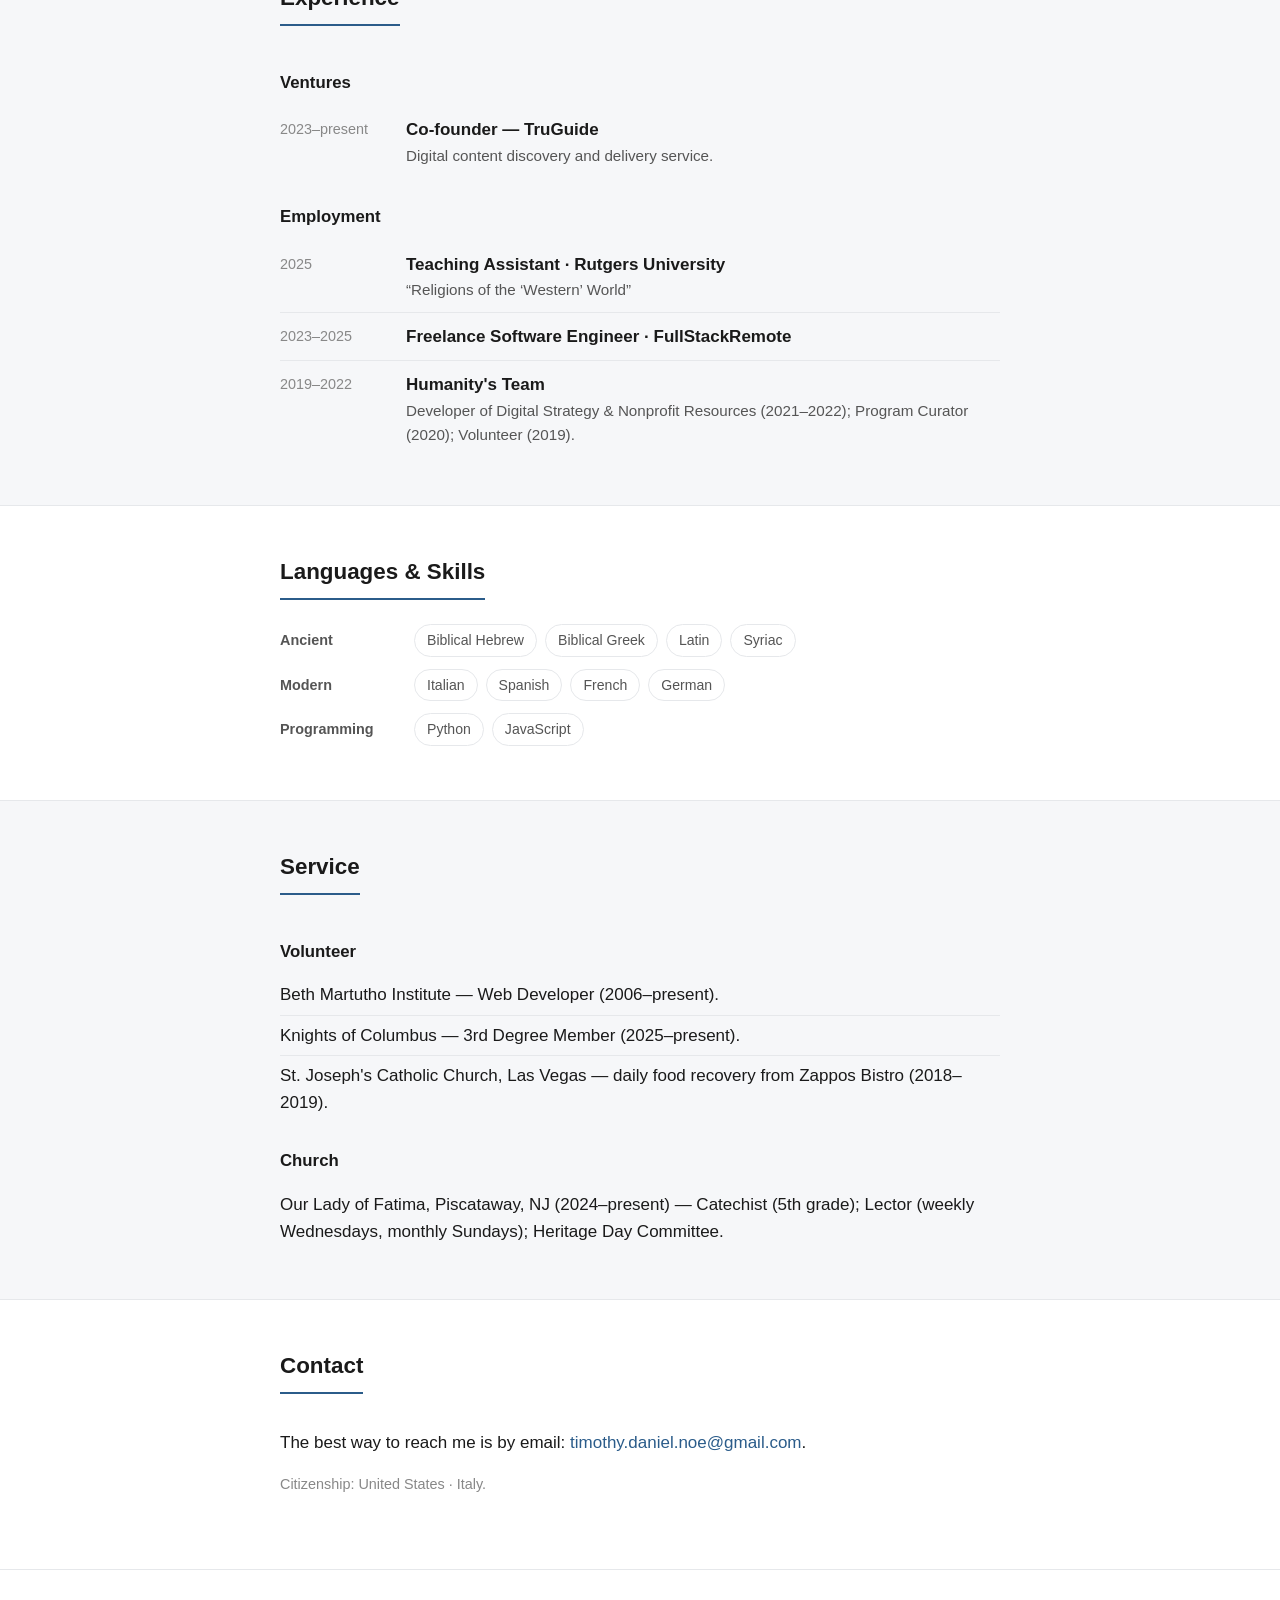
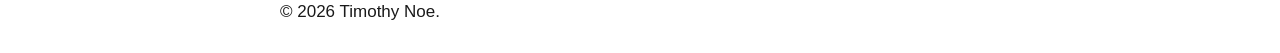
==== commit f07b4c69: "build: regenerate index.html and CV.pdf [skip ci]" ====
--- a/index.html
+++ b/index.html
@@ -33,7 +33,7 @@
 <p class="hero__role">ThM Candidate in Biblical Studies (New Testament)</p><p class="hero__affil">Princeton Theological Seminary &middot; Piscataway, NJ</p><p class="hero__tagline">Bridging New Testament scholarship, the ancient languages, and computational tools.
 </p>          <div class="hero__links">
             <a class="btn btn--primary screen-only" href="assets/CV.pdf">Download CV (PDF)</a>
-<a class="btn contact-link" href="mailto:timothy.daniel.noe@gmail.com">timothy.daniel.noe@gmail.com</a><span class="btn contact-link print-only">848-239-0076</span><a class="btn contact-link" href="https://github.com/timdnoe">GitHub</a>          </div>
+<a class="btn contact-link" href="mailto:timothy.daniel.noe@gmail.com">timothy.daniel.noe@gmail.com</a><span class="btn contact-link print-only">848-239-0076</span><a class="btn contact-link" href="0009-0002-0751-4285">ORCID</a>          </div>
         </div>
       </div>
     </section>
@@ -114,12 +114,6 @@
               <p class="timeline__head">Co-founder — TruGuide</p>
 <p class="timeline__sub">Digital content discovery and delivery service.</p>            </div>
           </li>
-          <li class="timeline__item">
-            <span class="timeline__date">2013–2018</span>
-            <div>
-              <p class="timeline__head">Founder — Blue House Headphones</p>
-<p class="timeline__sub">Online sales of MP3-player headphones.</p>            </div>
-          </li>
         </ul>
 
         <h3 class="subhead">Employment</h3>
@@ -153,25 +147,17 @@
 
         <div class="skillrow">
           <span class="skillrow__label">Ancient</span>
-          <ul class="tags"><li class="tag">Biblical Hebrew</li><li class="tag">Biblical Greek</li><li class="tag">Latin</li></ul>
+          <ul class="tags"><li class="tag">Biblical Hebrew</li><li class="tag">Biblical Greek</li><li class="tag">Latin</li><li class="tag">Syriac</li></ul>
         </div>
         <div class="skillrow">
           <span class="skillrow__label">Modern</span>
           <ul class="tags"><li class="tag">Italian</li><li class="tag">Spanish</li><li class="tag">French</li><li class="tag">German</li></ul>
         </div>
-
         <div class="skillrow">
           <span class="skillrow__label">Programming</span>
           <ul class="tags"><li class="tag">Python</li><li class="tag">JavaScript</li></ul>
         </div>
-        <div class="skillrow">
-          <span class="skillrow__label">Proficiencies</span>
-          <ul class="tags"><li class="tag">API integration</li><li class="tag">Semantic search for digital documents</li></ul>
-        </div>
-        <div class="skillrow">
-          <span class="skillrow__label">Certifications</span>
-          <ul class="tags"><li class="tag">Microsoft Azure AI Fundamentals</li></ul>
-        </div>
+
       </div>
     </section>
 
@@ -180,7 +166,7 @@
       <div class="container">
         <h2 class="section__title">Service</h2>
         <h3 class="subhead">Volunteer</h3>
-        <ul class="plain"><li>Beth Martutho Institute — Web Developer (2006–present).</li><li>Knights of Columbus — 3rd Degree Member (2025–present).</li><li>Foundation for Inner Peace — Digital Consultant (2019–2023).</li><li>St. Joseph&#x27;s Catholic Church, Las Vegas — daily food recovery from Zappos Bistro (2018–2019).</li></ul>
+        <ul class="plain"><li>Beth Martutho Institute — Web Developer (2006–present).</li><li>Knights of Columbus — 3rd Degree Member (2025–present).</li><li>St. Joseph&#x27;s Catholic Church, Las Vegas — daily food recovery from Zappos Bistro (2018–2019).</li></ul>
         <h3 class="subhead">Church</h3>
         <ul class="plain"><li>Our Lady of Fatima, Piscataway, NJ (2024–present) — Catechist (5th grade); Lector (weekly Wednesdays, monthly Sundays); Heritage Day Committee.</li></ul>
       </div>
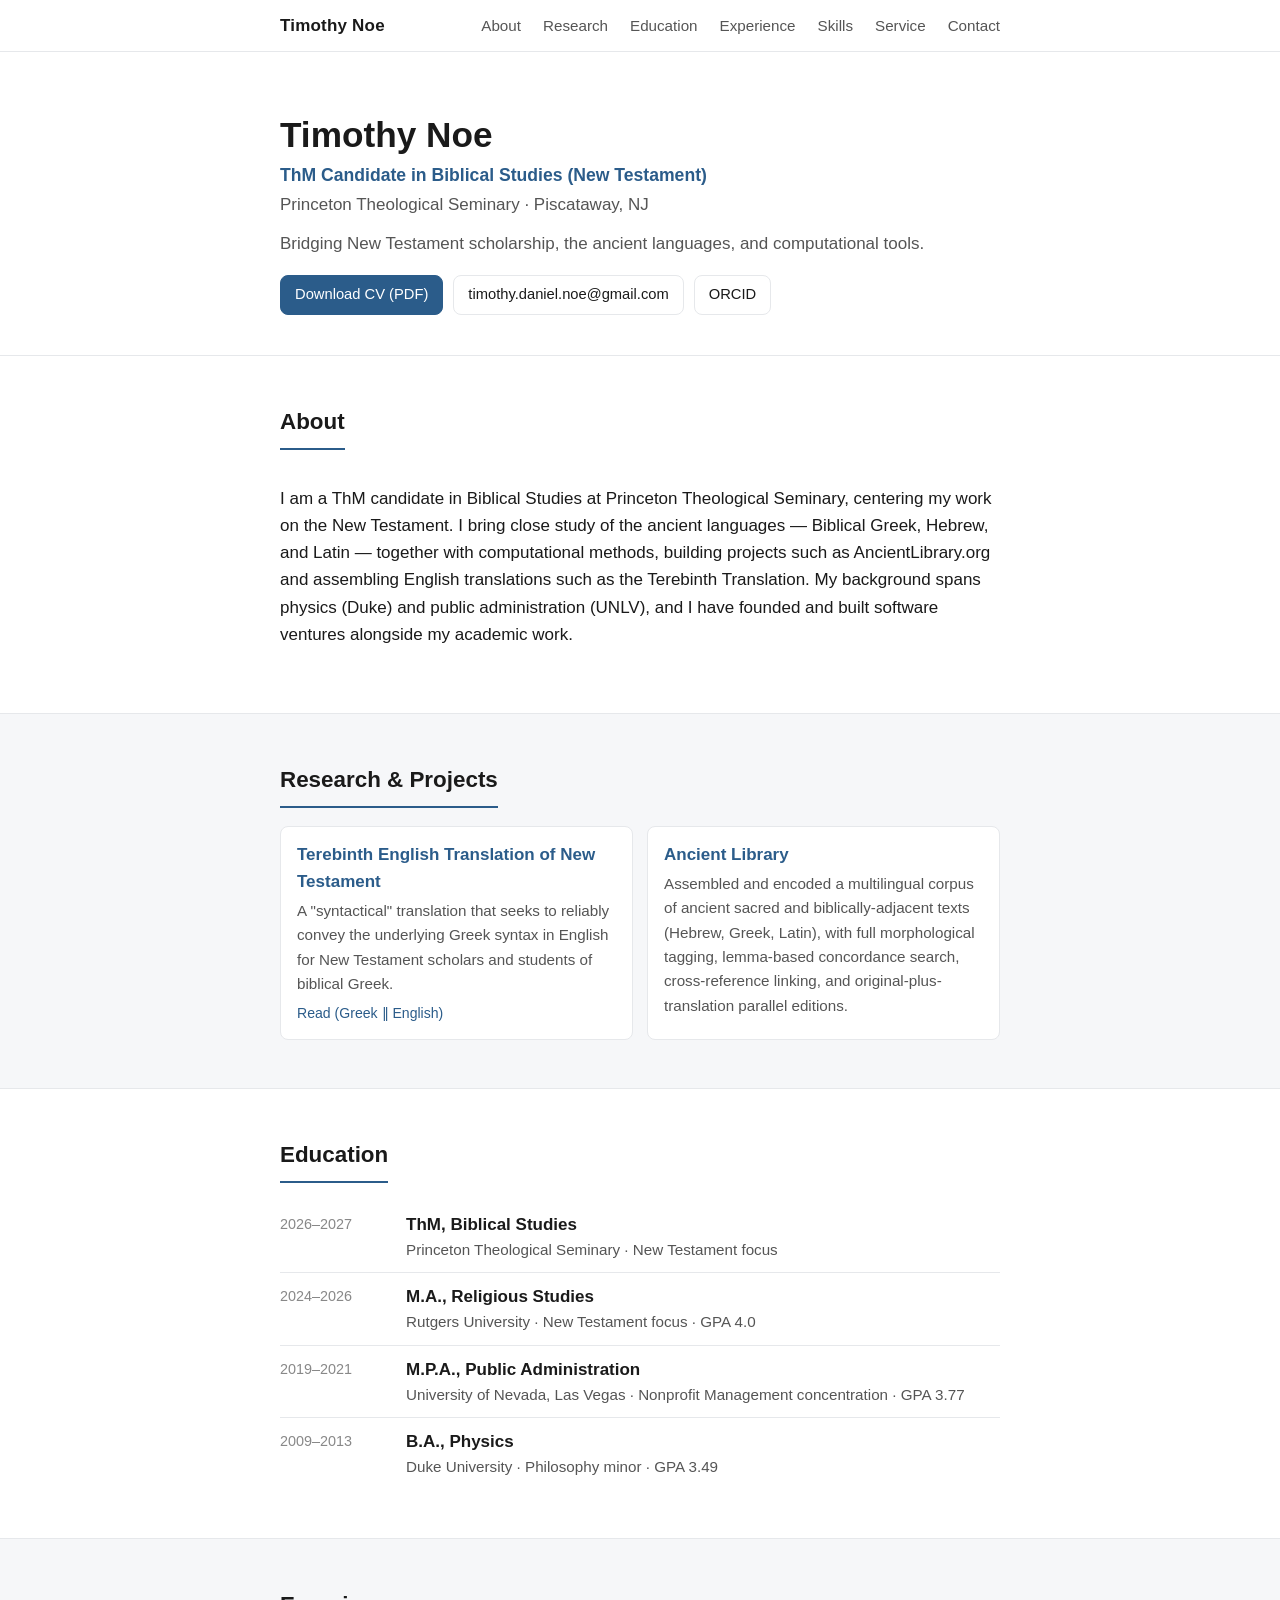
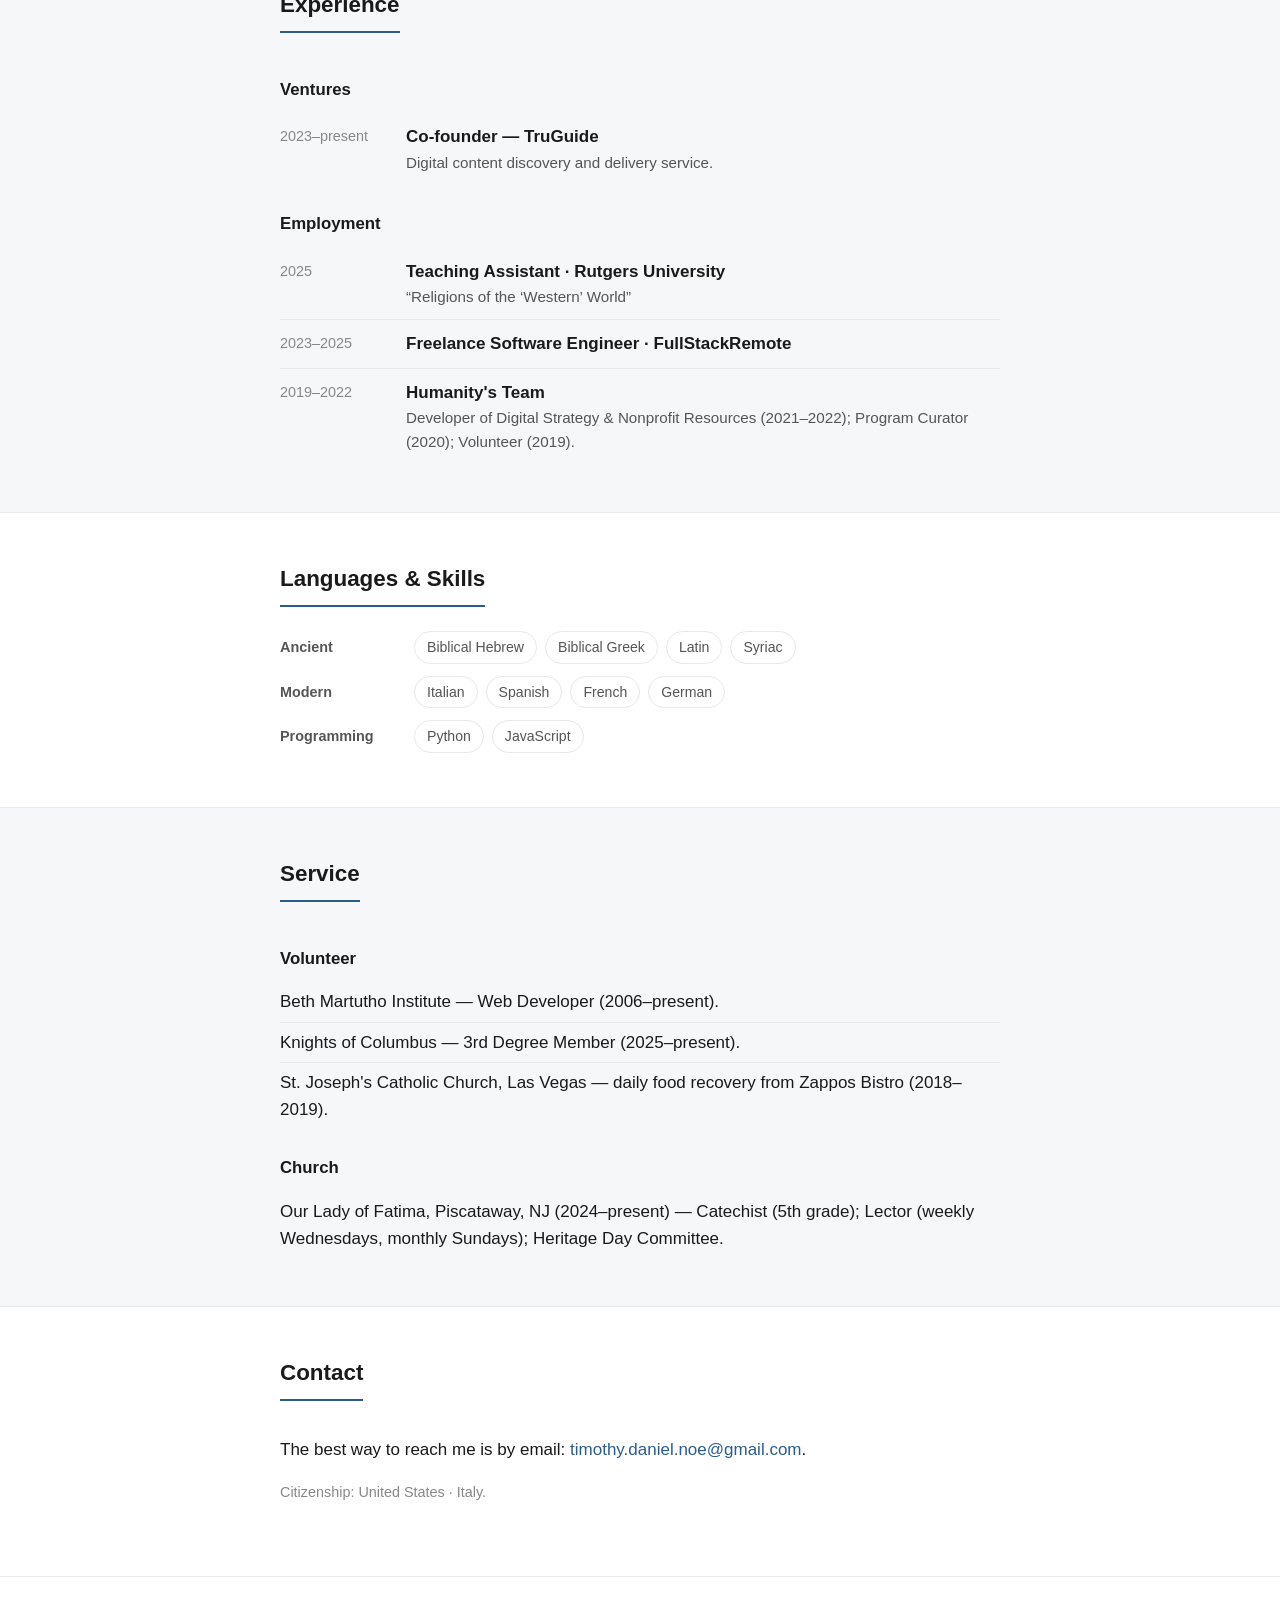
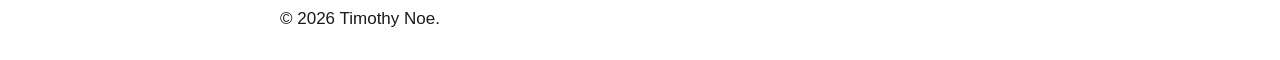
==== commit eb5cde3a: "Add Terebinth Translation NT reader at /tb/ Self-contained parallel Greek (SBLGNT) / TB reader with " ====
--- a/index.html
+++ b/index.html
@@ -33,7 +33,7 @@
 <p class="hero__role">ThM Candidate in Biblical Studies (New Testament)</p><p class="hero__affil">Princeton Theological Seminary &middot; Piscataway, NJ</p><p class="hero__tagline">Bridging New Testament scholarship, the ancient languages, and computational tools.
 </p>          <div class="hero__links">
             <a class="btn btn--primary screen-only" href="assets/CV.pdf">Download CV (PDF)</a>
-<a class="btn contact-link" href="mailto:timothy.daniel.noe@gmail.com">timothy.daniel.noe@gmail.com</a><span class="btn contact-link print-only">848-239-0076</span><a class="btn contact-link" href="0009-0002-0751-4285">ORCID</a>          </div>
+<a class="btn contact-link" href="mailto:timothy.daniel.noe@gmail.com">timothy.daniel.noe@gmail.com</a><span class="btn contact-link print-only">848-239-0076</span><a class="btn contact-link" href="https://orcid.org/0009-0002-0751-4285">ORCID</a>          </div>
         </div>
       </div>
     </section>
@@ -53,9 +53,9 @@
         <h2 class="section__title">Research &amp; Projects</h2>
         <ul class="cards">
           <li class="card">
-            <p class="card__title">Terebinth English Translation of New Testament</p>
+            <p class="card__title"><a href="https://timothynoe.com/tb/" target="_blank" rel="noopener">Terebinth English Translation of New Testament</a></p>
 <p class="card__desc">A "syntactical" translation that seeks to reliably convey the underlying Greek syntax in English for New Testament scholars and students of biblical Greek.
-</p>          </li>
+</p><p class="card__links"><a href="https://timothynoe.com/tb/" target="_blank" rel="noopener">Read (Greek ‖ English)</a></p>          </li>
           <li class="card">
             <p class="card__title"><a href="https://ancientlibrary.org" target="_blank" rel="noopener">Ancient Library</a></p>
 <p class="card__desc">Assembled and encoded a multilingual corpus of ancient sacred and biblically-adjacent texts (Hebrew, Greek, Latin), with full morphological tagging, lemma-based concordance search, cross-reference linking, and original-plus-translation parallel editions.
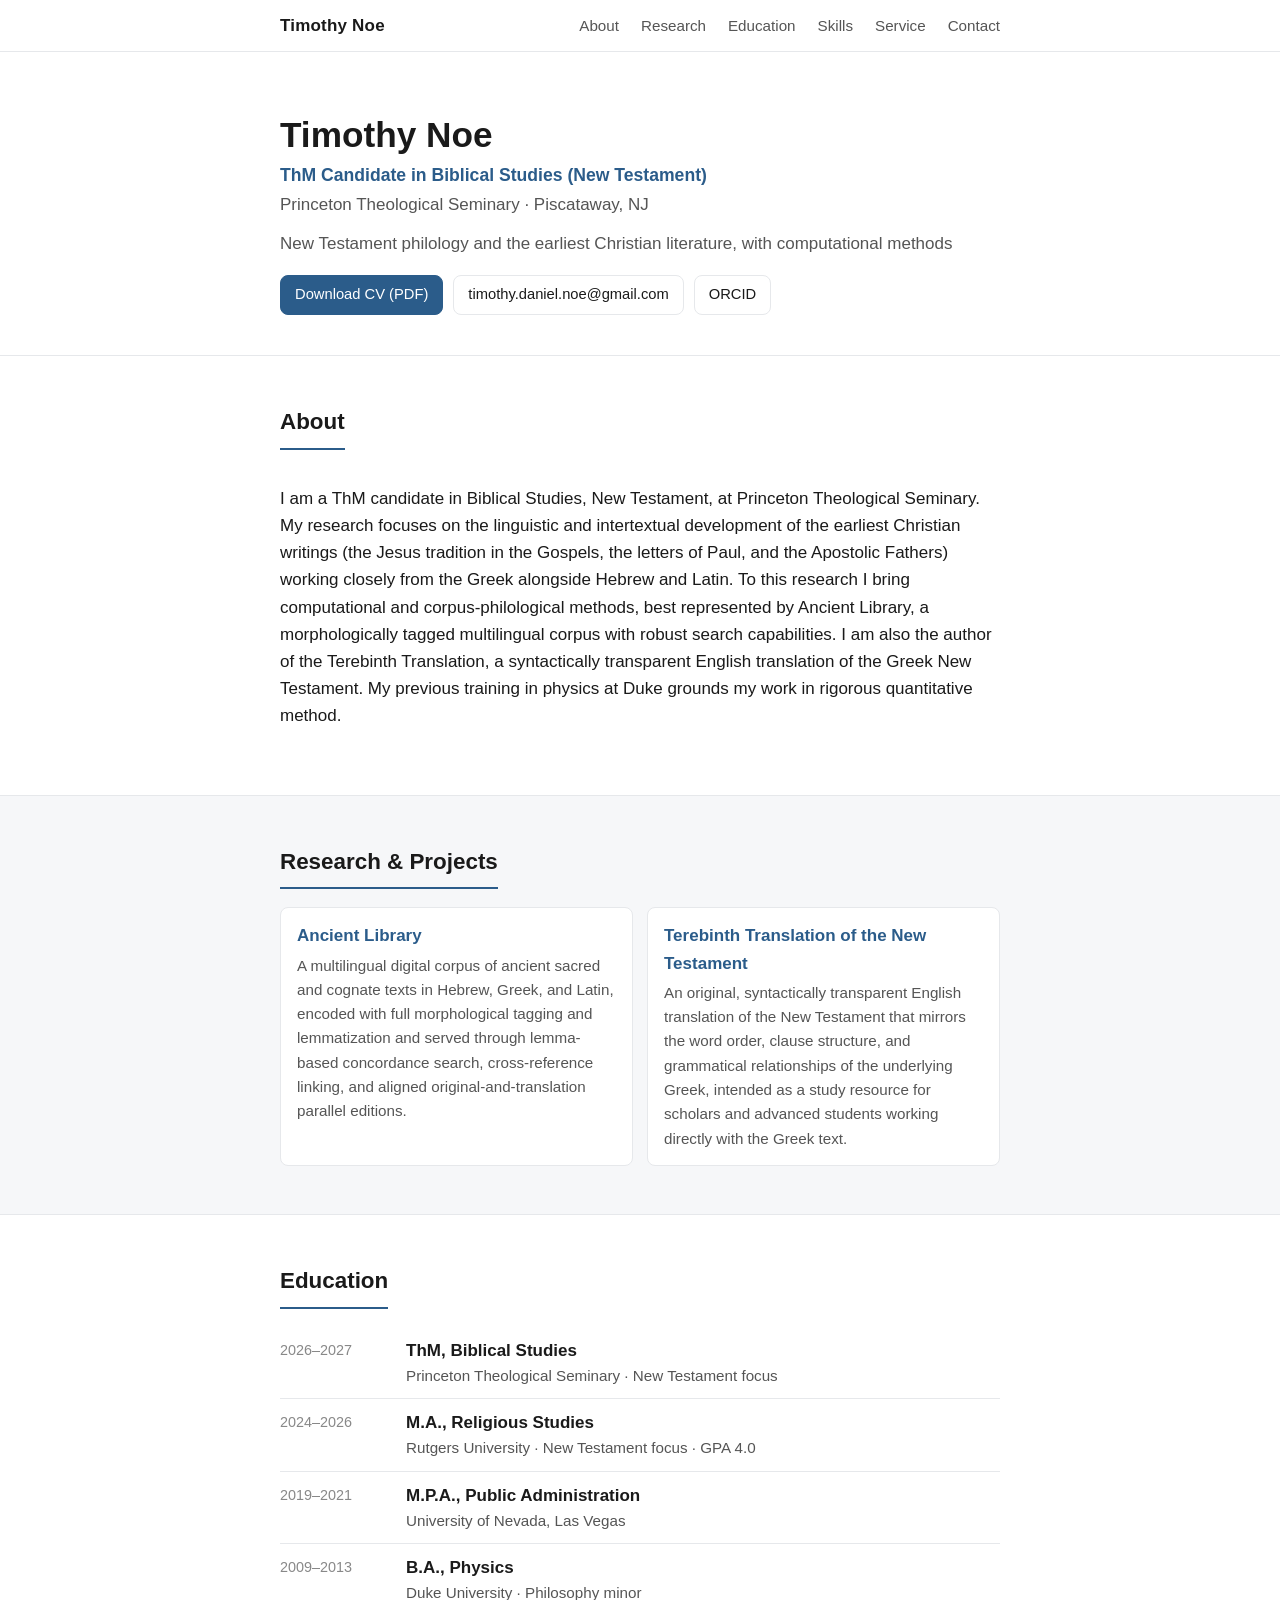
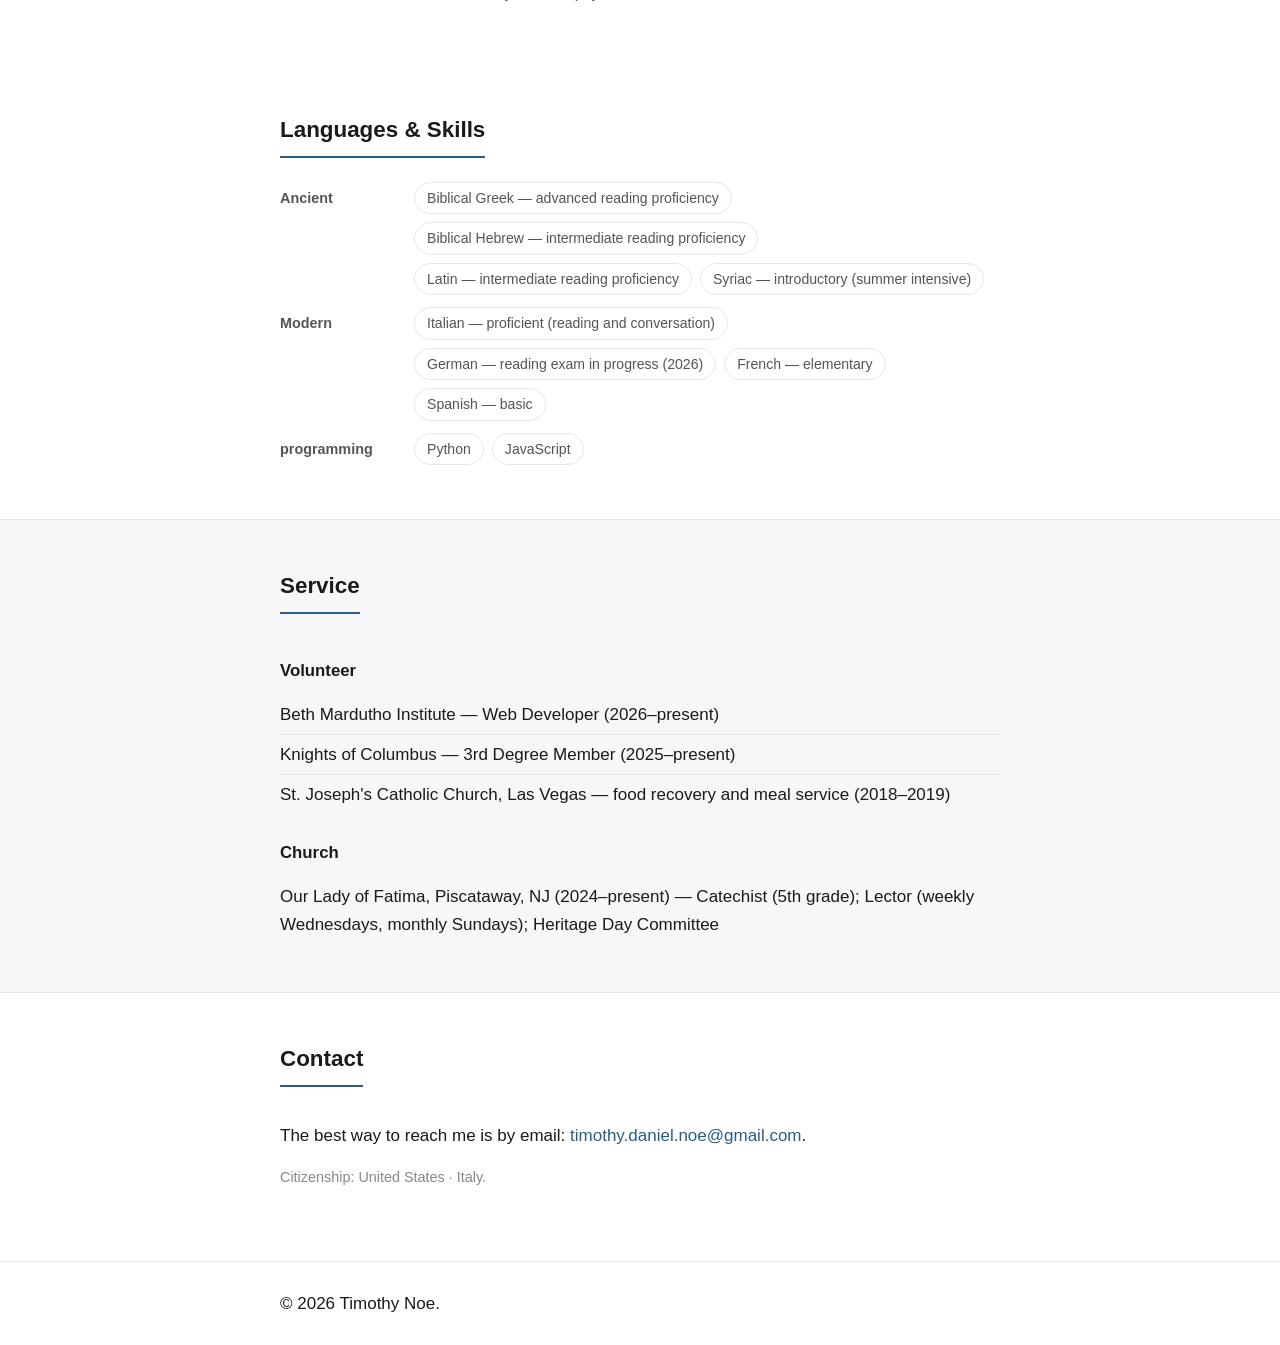
==== commit c644772b: "build: regenerate index.html and CV.pdf [skip ci]" ====
--- a/index.html
+++ b/index.html
@@ -19,7 +19,7 @@
         <span></span><span></span><span></span>
       </button>
       <ul class="nav__menu" id="nav-menu">
-<li><a href="#about">About</a></li><li><a href="#research">Research</a></li><li><a href="#education">Education</a></li><li><a href="#experience">Experience</a></li><li><a href="#skills">Skills</a></li><li><a href="#service">Service</a></li>        <li><a href="#contact">Contact</a></li>
+<li><a href="#about">About</a></li><li><a href="#research">Research</a></li><li><a href="#education">Education</a></li><li><a href="#skills">Skills</a></li><li><a href="#service">Service</a></li>        <li><a href="#contact">Contact</a></li>
       </ul>
     </nav>
   </header>
@@ -30,7 +30,7 @@
       <div class="container hero__inner">
         <div class="hero__text">
           <h1 class="hero__name">Timothy Noe</h1>
-<p class="hero__role">ThM Candidate in Biblical Studies (New Testament)</p><p class="hero__affil">Princeton Theological Seminary &middot; Piscataway, NJ</p><p class="hero__tagline">Bridging New Testament scholarship, the ancient languages, and computational tools.
+<p class="hero__role">ThM Candidate in Biblical Studies (New Testament)</p><p class="hero__affil">Princeton Theological Seminary &middot; Piscataway, NJ</p><p class="hero__tagline">New Testament philology and the earliest Christian literature, with computational methods
 </p>          <div class="hero__links">
             <a class="btn btn--primary screen-only" href="assets/CV.pdf">Download CV (PDF)</a>
 <a class="btn contact-link" href="mailto:timothy.daniel.noe@gmail.com">timothy.daniel.noe@gmail.com</a><span class="btn contact-link print-only">848-239-0076</span><a class="btn contact-link" href="https://orcid.org/0009-0002-0751-4285">ORCID</a>          </div>
@@ -42,7 +42,7 @@
     <section id="about" class="section">
       <div class="container">
         <h2 class="section__title">About</h2>
-        <p>I am a ThM candidate in Biblical Studies at Princeton Theological Seminary, centering my work on the New Testament. I bring close study of the ancient languages — Biblical Greek, Hebrew, and Latin — together with computational methods, building projects such as AncientLibrary.org and assembling English translations such as the Terebinth Translation. My background spans physics (Duke) and public administration (UNLV), and I have founded and built software ventures alongside my academic work.
+        <p>I am a ThM candidate in Biblical Studies, New Testament, at Princeton Theological Seminary. My research focuses on the linguistic and intertextual development of the earliest  Christian writings (the Jesus tradition in the Gospels, the letters of Paul, and the Apostolic Fathers) working closely from the Greek alongside Hebrew and Latin. To this research I bring computational and corpus-philological methods, best represented  by Ancient Library, a morphologically tagged multilingual corpus with robust search capabilities. I am also the author of the Terebinth Translation, a syntactically transparent English translation of the Greek New Testament. My previous training in physics at Duke grounds my work in rigorous quantitative method.
 </p>
       </div>
     </section>
@@ -53,12 +53,12 @@
         <h2 class="section__title">Research &amp; Projects</h2>
         <ul class="cards">
           <li class="card">
-            <p class="card__title"><a href="https://timothynoe.com/tb/" target="_blank" rel="noopener">Terebinth English Translation of New Testament</a></p>
-<p class="card__desc">A "syntactical" translation that seeks to reliably convey the underlying Greek syntax in English for New Testament scholars and students of biblical Greek.
-</p><p class="card__links"><a href="https://timothynoe.com/tb/" target="_blank" rel="noopener">Read (Greek ‖ English)</a></p>          </li>
+            <p class="card__title"><a href="https://ancientlibrary.org" target="_blank" rel="noopener">Ancient Library</a></p>
+<p class="card__desc">A multilingual digital corpus of ancient sacred and cognate texts in Hebrew, Greek, and Latin, encoded with full morphological tagging and lemmatization and served through lemma-based concordance search, cross-reference linking, and aligned original-and-translation parallel editions.
+</p>          </li>
           <li class="card">
-            <p class="card__title"><a href="https://ancientlibrary.org" target="_blank" rel="noopener">Ancient Library</a></p>
-<p class="card__desc">Assembled and encoded a multilingual corpus of ancient sacred and biblically-adjacent texts (Hebrew, Greek, Latin), with full morphological tagging, lemma-based concordance search, cross-reference linking, and original-plus-translation parallel editions.
+            <p class="card__title"><a href="https://timothynoe.com/tb/" target="_blank" rel="noopener">Terebinth Translation of the New Testament</a></p>
+<p class="card__desc">An original, syntactically transparent English translation of the New Testament that mirrors the word order, clause structure, and grammatical relationships of the underlying Greek, intended as a study resource for scholars and advanced students working directly with the Greek text.
 </p>          </li>
         </ul>
       </div>
@@ -87,14 +87,14 @@
             <span class="timeline__date">2019–2021</span>
             <div>
               <p class="timeline__head">M.P.A., Public Administration</p>
-              <p class="timeline__sub">University of Nevada, Las Vegas &middot; Nonprofit Management concentration · GPA 3.77</p>
+              <p class="timeline__sub">University of Nevada, Las Vegas</p>
             </div>
           </li>
           <li class="timeline__item">
             <span class="timeline__date">2009–2013</span>
             <div>
               <p class="timeline__head">B.A., Physics</p>
-              <p class="timeline__sub">Duke University &middot; Philosophy minor · GPA 3.49</p>
+              <p class="timeline__sub">Duke University &middot; Philosophy minor</p>
             </div>
           </li>
         </ul>
@@ -102,43 +102,6 @@
     </section>
 
     <!-- =========================== EXPERIENCE =========================== -->
-    <section id="experience" class="section section--alt">
-      <div class="container">
-        <h2 class="section__title">Experience</h2>
-
-        <h3 class="subhead">Ventures</h3>
-        <ul class="timeline">
-          <li class="timeline__item">
-            <span class="timeline__date">2023–present</span>
-            <div>
-              <p class="timeline__head">Co-founder — TruGuide</p>
-<p class="timeline__sub">Digital content discovery and delivery service.</p>            </div>
-          </li>
-        </ul>
-
-        <h3 class="subhead">Employment</h3>
-        <ul class="timeline">
-          <li class="timeline__item">
-            <span class="timeline__date">2025</span>
-            <div>
-              <p class="timeline__head">Teaching Assistant &middot; Rutgers University</p>
-<p class="timeline__sub">“Religions of the ‘Western’ World”</p>            </div>
-          </li>
-          <li class="timeline__item">
-            <span class="timeline__date">2023–2025</span>
-            <div>
-              <p class="timeline__head">Freelance Software Engineer &middot; FullStackRemote</p>
-            </div>
-          </li>
-          <li class="timeline__item">
-            <span class="timeline__date">2019–2022</span>
-            <div>
-              <p class="timeline__head">Humanity's Team</p>
-<p class="timeline__sub">Developer of Digital Strategy & Nonprofit Resources (2021–2022); Program Curator (2020); Volunteer (2019).</p>            </div>
-          </li>
-        </ul>
-      </div>
-    </section>
 
     <!-- ====================== LANGUAGES & SKILLS ======================== -->
     <section id="skills" class="section">
@@ -147,17 +110,17 @@
 
         <div class="skillrow">
           <span class="skillrow__label">Ancient</span>
-          <ul class="tags"><li class="tag">Biblical Hebrew</li><li class="tag">Biblical Greek</li><li class="tag">Latin</li><li class="tag">Syriac</li></ul>
+          <ul class="tags"><li class="tag">Biblical Greek — advanced reading proficiency</li><li class="tag">Biblical Hebrew — intermediate reading proficiency</li><li class="tag">Latin — intermediate reading proficiency</li><li class="tag">Syriac — introductory (summer intensive)</li></ul>
         </div>
         <div class="skillrow">
           <span class="skillrow__label">Modern</span>
-          <ul class="tags"><li class="tag">Italian</li><li class="tag">Spanish</li><li class="tag">French</li><li class="tag">German</li></ul>
+          <ul class="tags"><li class="tag">Italian — proficient (reading and conversation)</li><li class="tag">German — reading exam in progress (2026)</li><li class="tag">French — elementary</li><li class="tag">Spanish — basic</li></ul>
         </div>
+
         <div class="skillrow">
-          <span class="skillrow__label">Programming</span>
+          <span class="skillrow__label">programming</span>
           <ul class="tags"><li class="tag">Python</li><li class="tag">JavaScript</li></ul>
         </div>
-
       </div>
     </section>
 
@@ -166,9 +129,9 @@
       <div class="container">
         <h2 class="section__title">Service</h2>
         <h3 class="subhead">Volunteer</h3>
-        <ul class="plain"><li>Beth Martutho Institute — Web Developer (2006–present).</li><li>Knights of Columbus — 3rd Degree Member (2025–present).</li><li>St. Joseph&#x27;s Catholic Church, Las Vegas — daily food recovery from Zappos Bistro (2018–2019).</li></ul>
+        <ul class="plain"><li>Beth Mardutho Institute — Web Developer (2026–present)</li><li>Knights of Columbus — 3rd Degree Member (2025–present)</li><li>St. Joseph&#x27;s Catholic Church, Las Vegas — food recovery and meal service (2018–2019)</li></ul>
         <h3 class="subhead">Church</h3>
-        <ul class="plain"><li>Our Lady of Fatima, Piscataway, NJ (2024–present) — Catechist (5th grade); Lector (weekly Wednesdays, monthly Sundays); Heritage Day Committee.</li></ul>
+        <ul class="plain"><li>Our Lady of Fatima, Piscataway, NJ (2024–present) — Catechist (5th grade); Lector (weekly Wednesdays, monthly Sundays); Heritage Day Committee</li></ul>
       </div>
     </section>
 
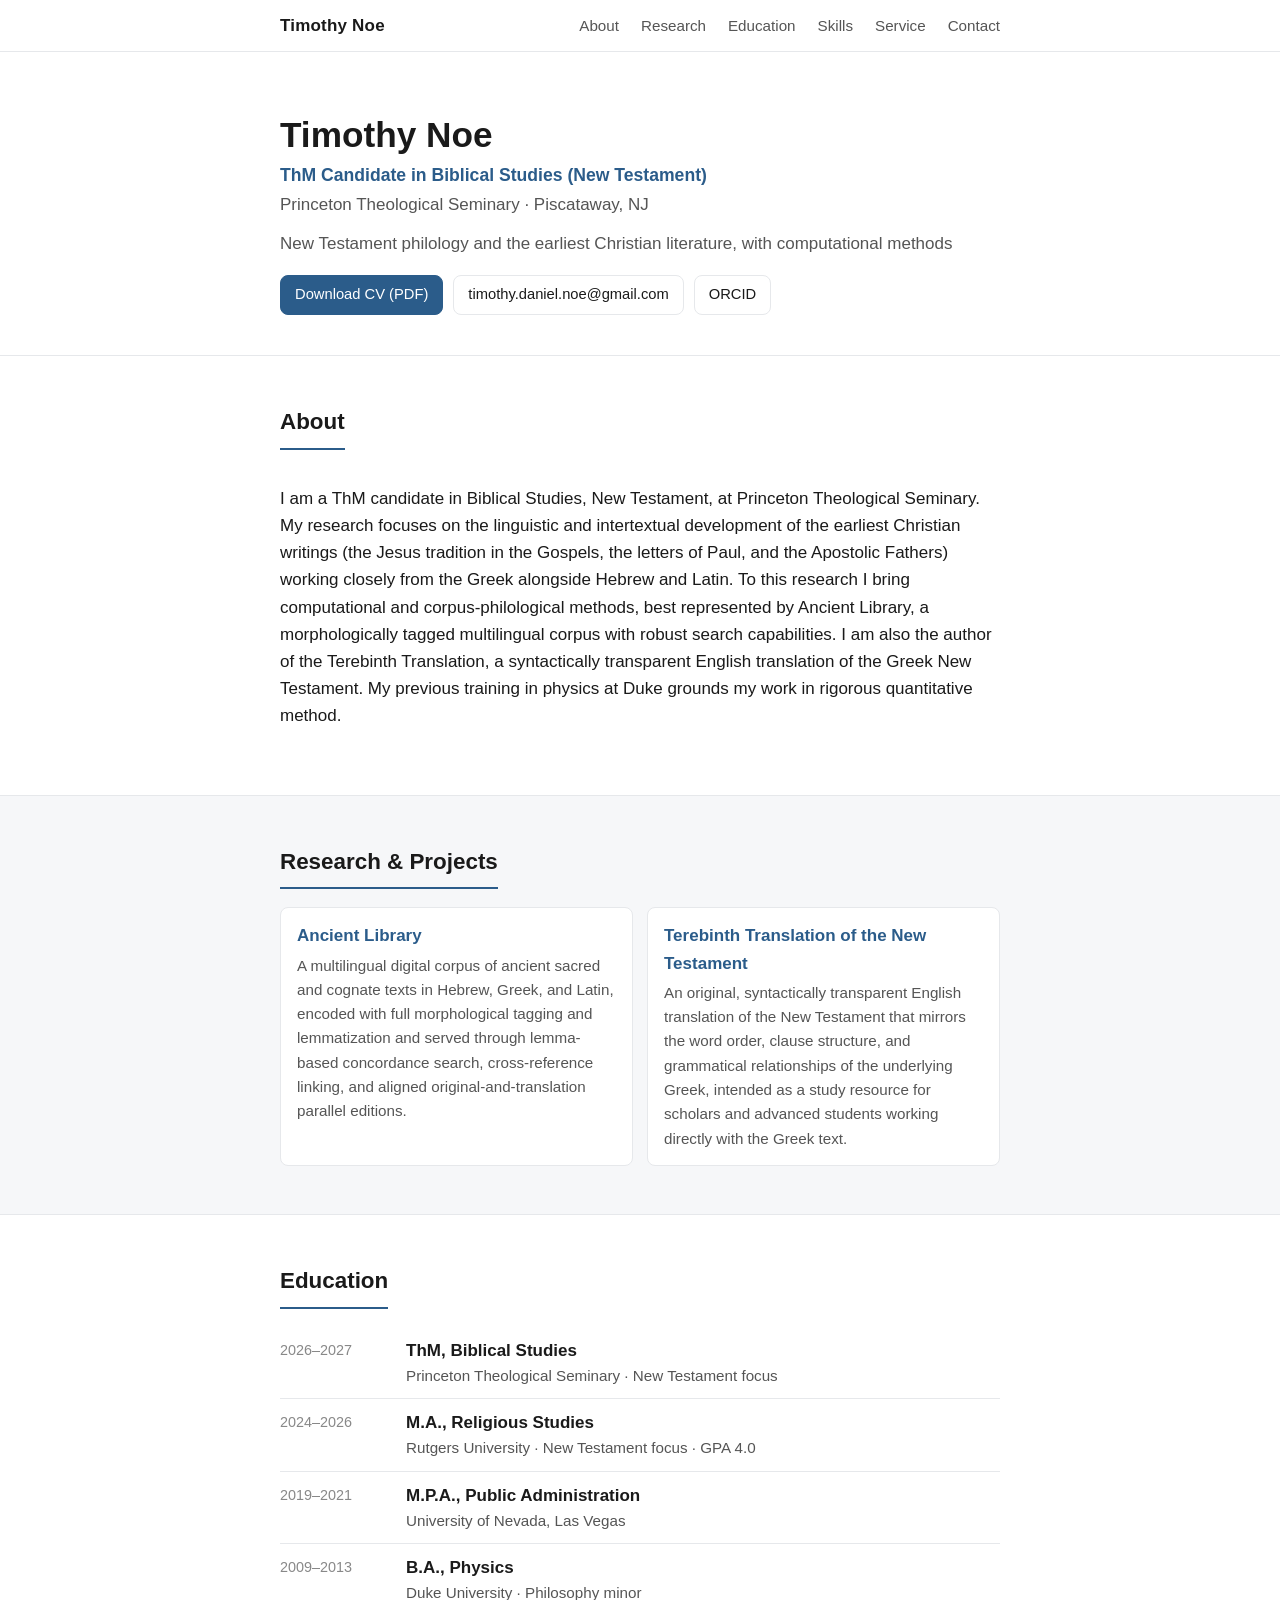
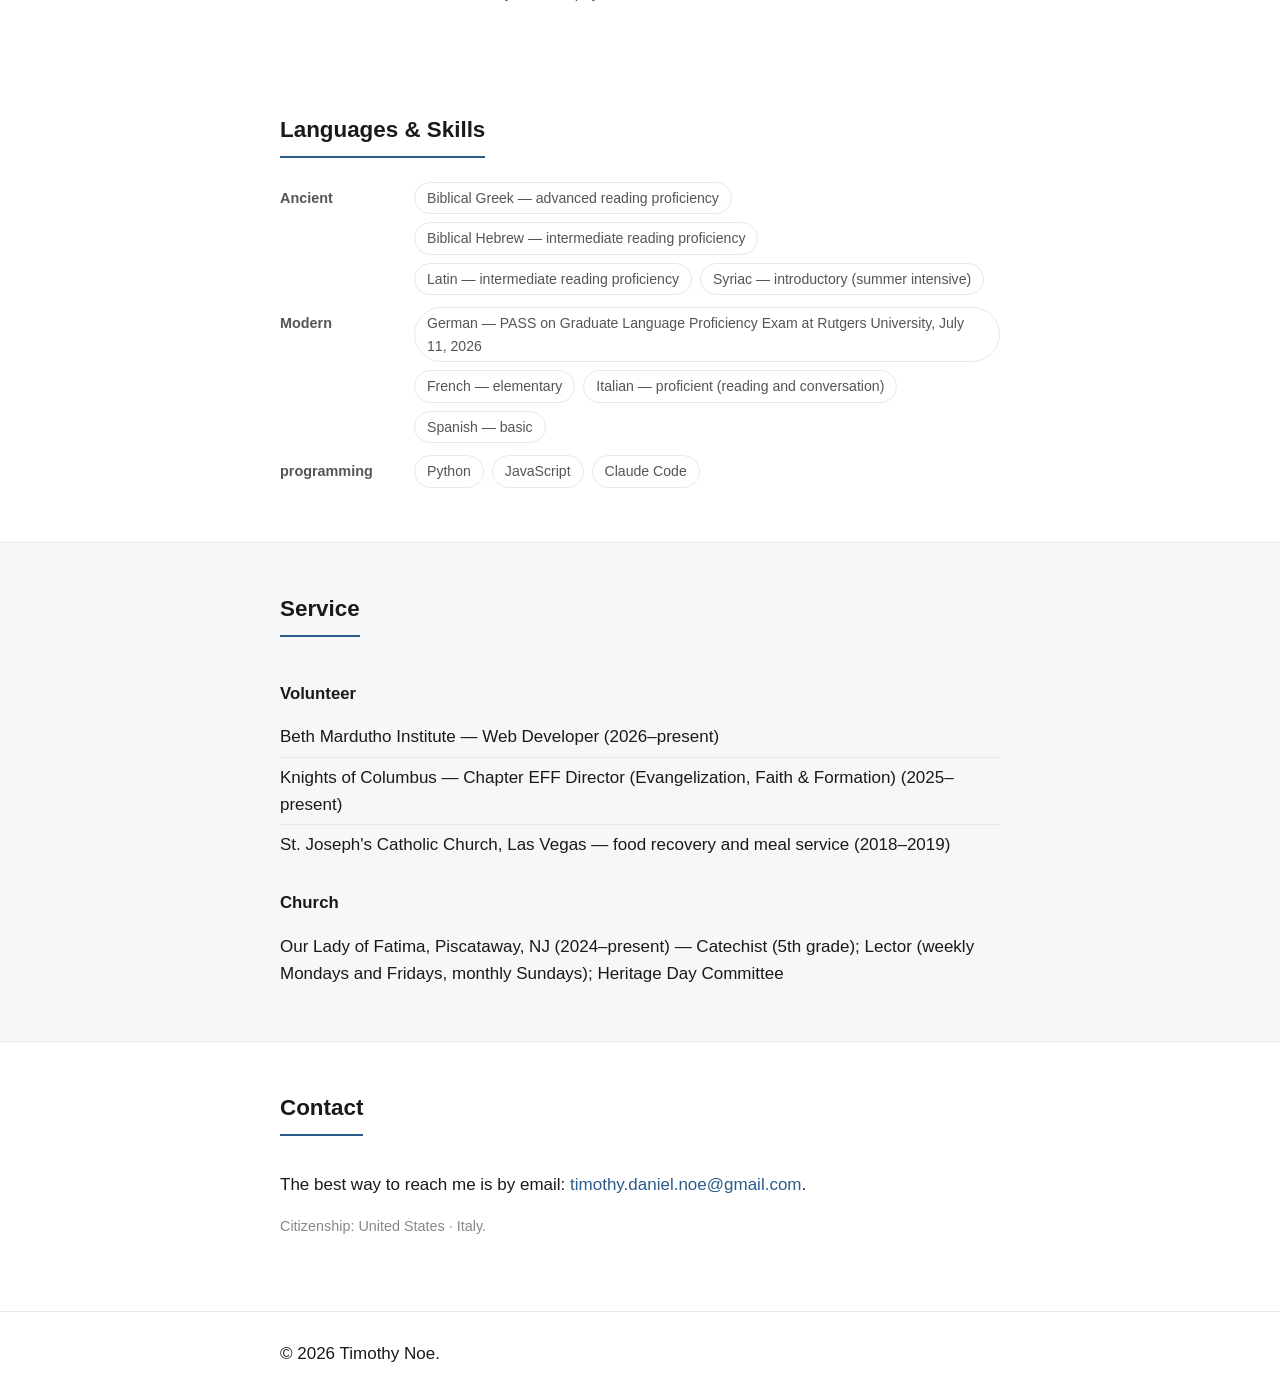
==== commit 7783bd5e: "build: regenerate index.html and CV.pdf [skip ci]" ====
--- a/index.html
+++ b/index.html
@@ -114,12 +114,12 @@
         </div>
         <div class="skillrow">
           <span class="skillrow__label">Modern</span>
-          <ul class="tags"><li class="tag">Italian — proficient (reading and conversation)</li><li class="tag">German — reading exam in progress (2026)</li><li class="tag">French — elementary</li><li class="tag">Spanish — basic</li></ul>
+          <ul class="tags"><li class="tag">German — PASS on Graduate Language Proficiency Exam at Rutgers University, July 11, 2026</li><li class="tag">French — elementary</li><li class="tag">Italian — proficient (reading and conversation)</li><li class="tag">Spanish — basic</li></ul>
         </div>
 
         <div class="skillrow">
           <span class="skillrow__label">programming</span>
-          <ul class="tags"><li class="tag">Python</li><li class="tag">JavaScript</li></ul>
+          <ul class="tags"><li class="tag">Python</li><li class="tag">JavaScript</li><li class="tag">Claude Code</li></ul>
         </div>
       </div>
     </section>
@@ -129,9 +129,9 @@
       <div class="container">
         <h2 class="section__title">Service</h2>
         <h3 class="subhead">Volunteer</h3>
-        <ul class="plain"><li>Beth Mardutho Institute — Web Developer (2026–present)</li><li>Knights of Columbus — 3rd Degree Member (2025–present)</li><li>St. Joseph&#x27;s Catholic Church, Las Vegas — food recovery and meal service (2018–2019)</li></ul>
+        <ul class="plain"><li>Beth Mardutho Institute — Web Developer (2026–present)</li><li>Knights of Columbus — Chapter EFF Director (Evangelization, Faith &amp; Formation) (2025–present)</li><li>St. Joseph&#x27;s Catholic Church, Las Vegas — food recovery and meal service (2018–2019)</li></ul>
         <h3 class="subhead">Church</h3>
-        <ul class="plain"><li>Our Lady of Fatima, Piscataway, NJ (2024–present) — Catechist (5th grade); Lector (weekly Wednesdays, monthly Sundays); Heritage Day Committee</li></ul>
+        <ul class="plain"><li>Our Lady of Fatima, Piscataway, NJ (2024–present) — Catechist (5th grade); Lector (weekly Mondays and Fridays, monthly Sundays); Heritage Day Committee</li></ul>
       </div>
     </section>
 
